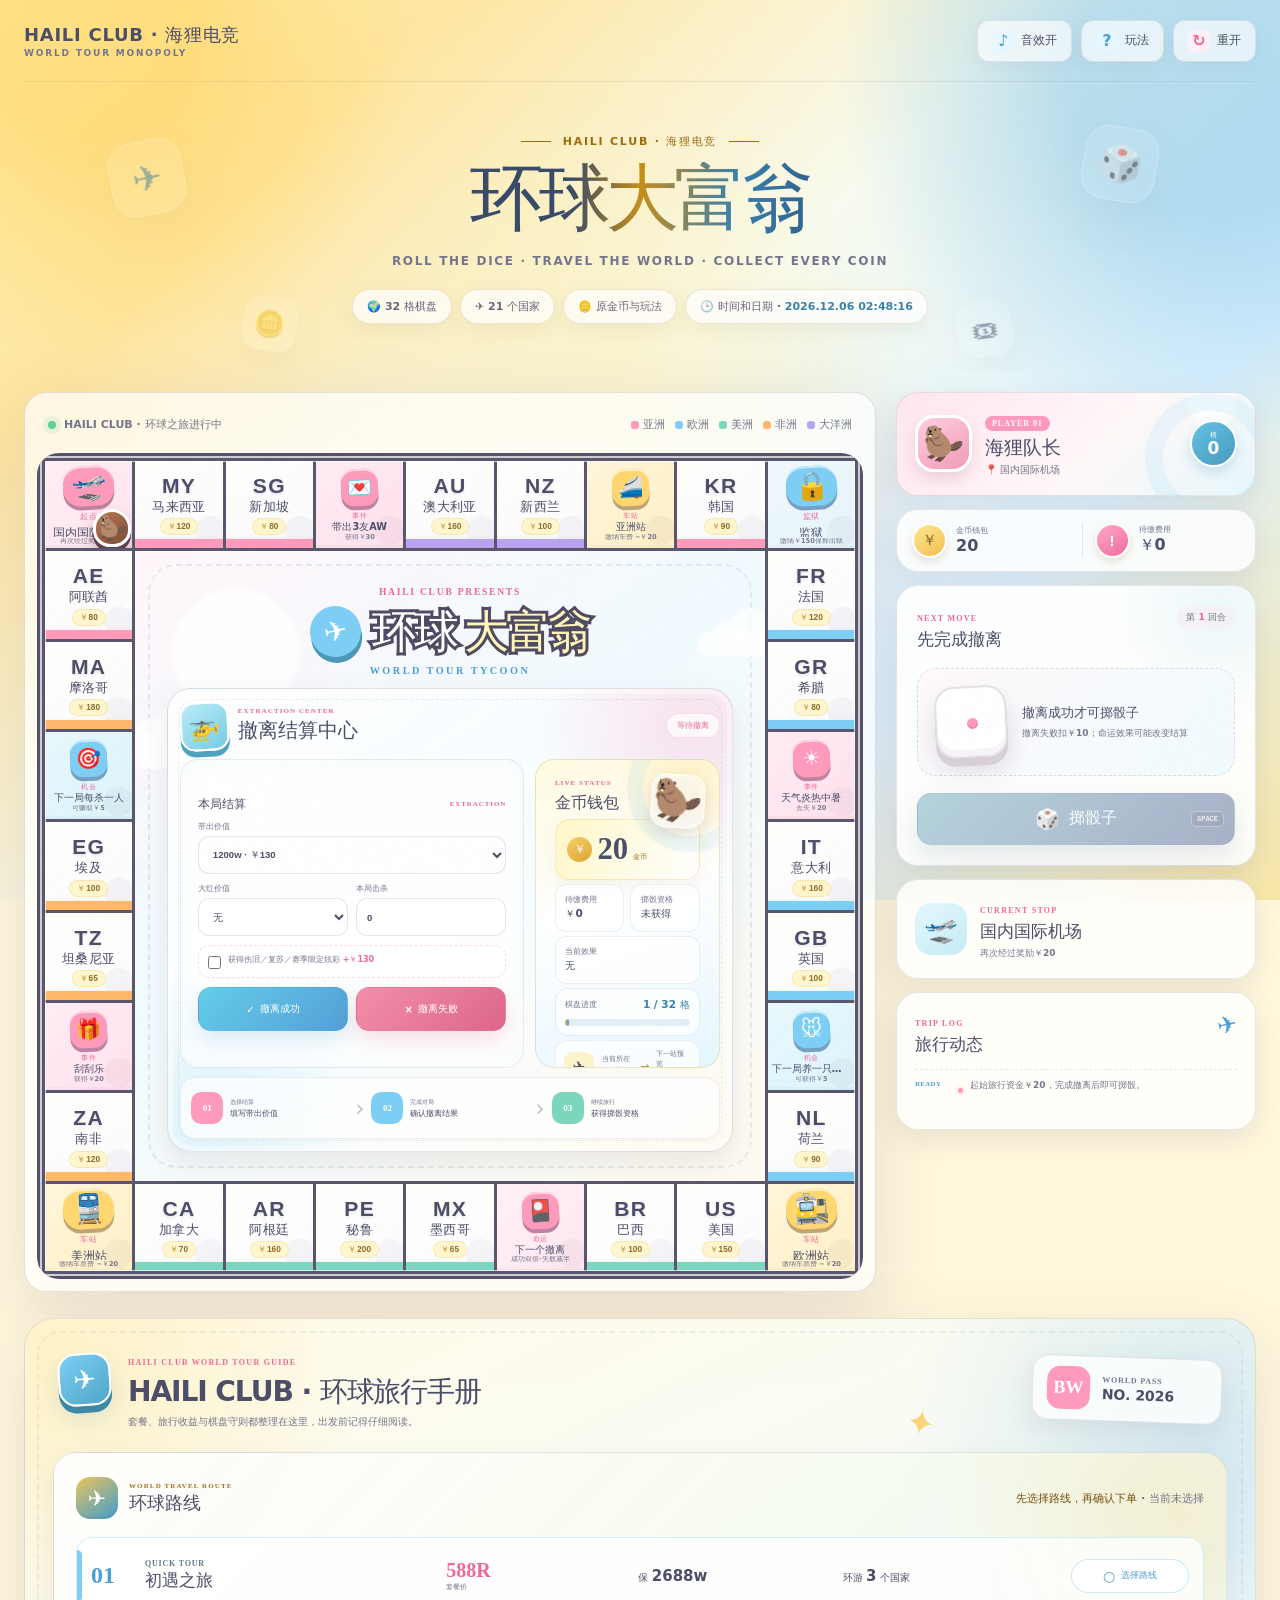
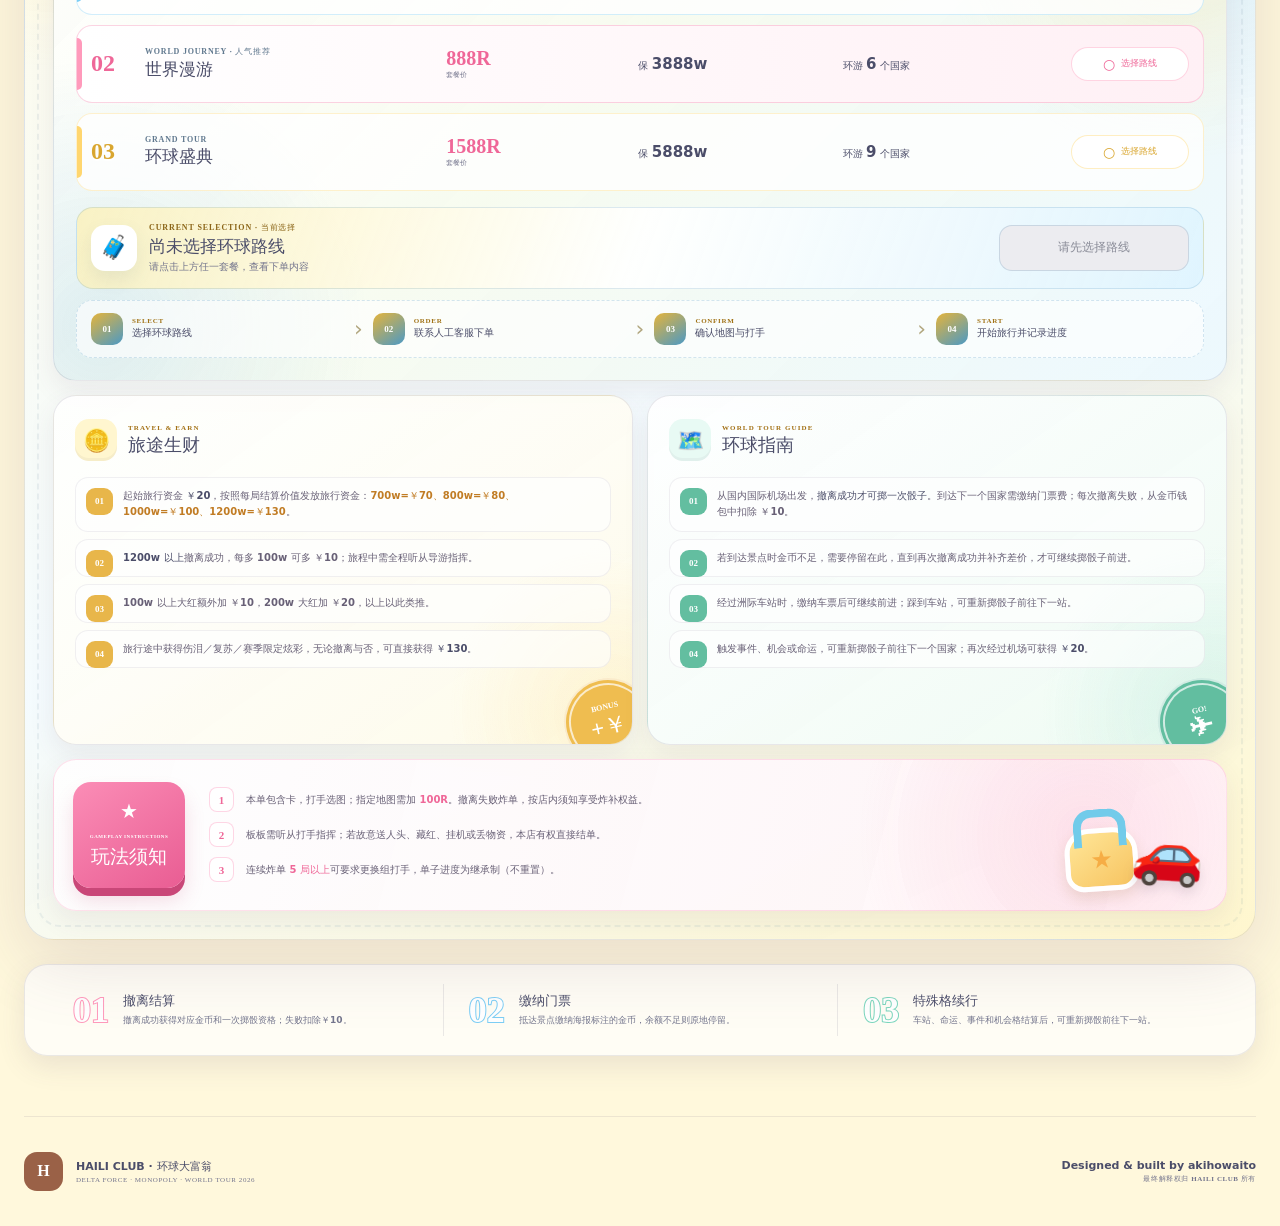
==== index.html @ 5fdbdfe0 "Deploy HAILI CLUB monopoly site" ====
<!doctype html>
<html lang="zh-CN">
  <head>
    <meta charset="UTF-8" />
    <meta name="viewport" content="width=device-width, initial-scale=1.0" />
    <meta name="theme-color" content="#fb8fb9" />
    <meta
      name="description"
      content="HAILI CLUB 环球大富翁网页，根据最新版设计制作的32格旅行棋盘与撤离玩法。"
    />
    <title>HAILI CLUB · 环球大富翁</title>
    <link rel="stylesheet" href="styles.css" />
  </head>
  <body>
    <div class="page-noise" aria-hidden="true"></div>
    <div class="sky-decor sky-decor--one" aria-hidden="true">✈</div>
    <div class="sky-decor sky-decor--two" aria-hidden="true">🎲</div>
    <div class="sky-decor sky-decor--three" aria-hidden="true">🪙</div>

    <header class="site-header">
      <a class="brand" href="#game" aria-label="返回环球大富翁棋盘">
        <span>
          <strong>HAILI CLUB · 海狸电竞</strong>
          <small>WORLD TOUR MONOPOLY</small>
        </span>
      </a>

      <nav class="header-actions" aria-label="页面功能">
        <button class="icon-button" id="soundButton" type="button" aria-pressed="true">
          <span aria-hidden="true">♪</span>
          <span class="button-label">音效开</span>
        </button>
        <button class="icon-button" id="rulesButton" type="button">
          <span aria-hidden="true">?</span>
          <span class="button-label">玩法</span>
        </button>
        <button class="icon-button icon-button--danger" id="resetButton" type="button">
          <span aria-hidden="true">↻</span>
          <span class="button-label">重开</span>
        </button>
      </nav>
    </header>

    <main>
      <section class="hero" aria-labelledby="pageTitle">
        <div class="hero-symbols" aria-hidden="true">
          <span>✈</span><span>🎲</span><span>🪙</span><span>🎟</span>
        </div>
        <div class="hero-eyebrow"><span></span> HAILI CLUB · 海狸电竞 <span></span></div>
        <h1 id="pageTitle">
          <span class="title-main">环球大富翁</span>
        </h1>
        <p>ROLL THE DICE · TRAVEL THE WORLD · COLLECT EVERY COIN</p>
        <div class="hero-pills" aria-label="游戏特点">
          <span>🌍 32 格棋盘</span>
          <span>✈️ 21 个国家</span>
          <span>🪙 原金币与玩法</span>
          <span class="live-datetime-pill">🕒 时间和日期 · <time id="liveDateTime">读取中</time></span>
        </div>
      </section>

      <section class="game-layout" id="game" aria-label="环球大富翁游戏区">
        <div class="board-shell">
          <div class="board-toolbar">
            <div>
              <span class="live-dot" aria-hidden="true"></span>
              <strong>HAILI CLUB · 环球之旅进行中</strong>
            </div>
            <div class="toolbar-legend">
              <span><i class="legend-dot legend-dot--asia"></i>亚洲</span>
              <span><i class="legend-dot legend-dot--europe"></i>欧洲</span>
              <span><i class="legend-dot legend-dot--america"></i>美洲</span>
              <span><i class="legend-dot legend-dot--africa"></i>非洲</span>
              <span><i class="legend-dot legend-dot--oceania"></i>大洋洲</span>
            </div>
          </div>

          <div class="board-scroll" aria-label="棋盘可横向滚动">
            <div class="board" id="board">
              <div class="board-center">
                <div class="center-cloud center-cloud--one" aria-hidden="true"></div>
                <div class="center-cloud center-cloud--two" aria-hidden="true"></div>

                <div class="center-brand">
                  <span class="center-brand__kicker">HAILI CLUB PRESENTS</span>
                  <div class="center-brand__line">
                    <span class="plane-doodle" aria-hidden="true">✈</span>
                    <div>
                      <strong>环球</strong>
                      <span>大富翁</span>
                    </div>
                  </div>
                  <p>WORLD TOUR TYCOON</p>
                </div>

                <div class="board-guide" aria-label="棋盘旅行计划与规则">
                  <section class="board-guide-plans">
                    <div class="board-guide-title"><span>🧳</span><strong>旅行计划</strong><small>TRAVEL PLANS</small></div>
                    <div class="board-plan-row"><b>初遇之旅</b><span>588R 保2688w</span><em>解锁3个国家</em></div>
                    <div class="board-plan-row"><b>世界漫游</b><span>888R 保3888w</span><em>解锁6个国家</em></div>
                    <div class="board-plan-row"><b>环球盛典</b><span>1588R 保5888w</span><em>解锁9个国家</em></div>
                    <div class="board-guide-beaver" aria-hidden="true">🦫</div>
                  </section>
                  <div class="board-guide-columns">
                    <section class="board-guide-copy board-guide-copy--profit">
                      <div class="board-guide-title"><span>🪙</span><strong>边玩边赚</strong><small>PLAY &amp; EARN</small></div>
                      <ul>
                        <li>起始旅行资金￥20；700w=￥70、800w=￥80、1000w=￥100、1200w=￥130。</li>
                        <li>1200w以上撤离成功，每多100w多￥10。</li>
                        <li>100w大红额外加￥10，200w大红加￥20，以此类推。</li>
                        <li>获得伤泪／复苏／赛季限定炫彩，直接获得￥130。</li>
                      </ul>
                    </section>
                    <section class="board-guide-copy board-guide-copy--rules">
                      <div class="board-guide-title"><span>🎲</span><strong>旅行规则</strong><small>TRAVEL RULES</small></div>
                      <ul>
                        <li>从机场出发，撤离成功才可掷一次骰子。</li>
                        <li>到达景点缴纳门票；撤离失败扣￥10。</li>
                        <li>金币不足须停留，补齐差价才可继续。</li>
                        <li>车站、命运、事件、机会格可重新掷骰；再过机场得￥20。</li>
                      </ul>
                    </section>
                  </div>
                </div>

                <section class="center-extraction-shell" aria-labelledby="centerExtractionTitle">
                  <div class="center-extraction-heading">
                    <div>
                      <span class="center-extraction-icon" aria-hidden="true">🚁</span>
                      <span><small>EXTRACTION CENTER</small><strong id="centerExtractionTitle">撤离结算中心</strong></span>
                    </div>
                    <span class="center-extraction-badge" id="centerStatusBadge">等待撤离</span>
                  </div>

                  <div class="center-extraction-body">
                    <div id="centerExtractionMount" class="center-extraction-mount" aria-label="撤离结算操作区"></div>
                    <aside class="center-live-panel" aria-label="实时结算状态">
                      <div class="center-beaver" aria-hidden="true">🦫</div>
                      <span class="center-live-kicker">LIVE STATUS</span>
                      <h3>金币钱包</h3>
                      <div class="center-coin-display"><span>￥</span><strong id="centerCoinValue">20</strong><small>金币</small></div>
                      <div class="center-live-stats">
                        <div><small>待缴费用</small><strong id="centerDebtValue">￥0</strong></div>
                        <div><small>掷骰资格</small><strong id="centerCreditValue">未获得</strong></div>
                      </div>
                      <div class="center-effect-row"><small>当前效果</small><strong id="centerEffectValue">无</strong></div>
                      <div class="center-journey-progress">
                        <div><small>棋盘进度</small><strong id="centerProgressValue">1 / 32 格</strong></div>
                        <span><i id="centerProgressBar"></i></span>
                      </div>
                      <div class="center-route-stack">
                        <div class="center-route-item">
                          <span aria-hidden="true">✈</span>
                          <div class="center-route-copy">
                            <p><small>当前所在</small><strong id="centerLocationValue">国内国际机场</strong></p>
                            <i aria-hidden="true">↓</i>
                            <p><small>下一站预览</small><strong id="centerNextValue">马来西亚 · ￥120</strong></p>
                          </div>
                        </div>
                      </div>
                      <div class="center-next-action">
                        <span aria-hidden="true">GO</span>
                        <p><small>下一步行动</small><strong id="centerActionValue">先完成撤离结算</strong></p>
                      </div>
                    </aside>
                  </div>

                  <div class="center-extraction-steps" aria-label="撤离流程">
                    <div><span>01</span><p><small>选择结算</small><strong>填写带出价值</strong></p></div>
                    <i aria-hidden="true">›</i>
                    <div><span>02</span><p><small>完成对局</small><strong>确认撤离结果</strong></p></div>
                    <i aria-hidden="true">›</i>
                    <div><span>03</span><p><small>继续旅行</small><strong>获得掷骰资格</strong></p></div>
                  </div>
                </section>

                <div class="world-map-card" aria-label="环球航线示意图">
                  <svg viewBox="0 0 640 265" role="img" aria-label="从亚洲飞往世界各洲的可爱航线地图">
                    <defs>
                      <filter id="softShadow" x="-20%" y="-20%" width="140%" height="140%">
                        <feDropShadow dx="0" dy="5" stdDeviation="5" flood-color="#6393ac" flood-opacity=".15" />
                      </filter>
                    </defs>
                    <g class="map-grid" opacity=".18">
                      <path d="M20 54H620M20 106H620M20 158H620M20 210H620" />
                      <path d="M120 20V245M220 20V245M320 20V245M420 20V245M520 20V245" />
                    </g>
                    <g filter="url(#softShadow)" class="continents">
                      <path class="land land--america" d="M68 50l34-22 45 12 11 24-21 22-2 30-25 23-8 41-22 16-13-36 12-31-20-32z" />
                      <path class="land land--america" d="M130 151l30 18 20 35-10 36-24 11-11-30-18-25z" />
                      <path class="land land--europe" d="M280 64l26-20 42 5 21 19-17 18-33-1-13 15-35-10z" />
                      <path class="land land--africa" d="M303 101l48-3 29 30-10 55-31 43-25-19-8-43-24-25z" />
                      <path class="land land--asia" d="M366 56l58-24 87 15 48 38-31 34-46-12-33 31-32-23-43-7-24-27z" />
                      <path class="land land--oceania" d="M496 174l43-20 39 26-14 35-51 4-29-24z" />
                    </g>
                    <g class="flight-paths">
                      <path d="M465 116C398 36 249 30 134 84" />
                      <path d="M467 119C410 123 376 152 347 178" />
                      <path d="M472 121C527 118 551 149 542 180" />
                    </g>
                    <g class="map-pins">
                      <circle cx="470" cy="119" r="10" />
                      <circle cx="134" cy="84" r="7" />
                      <circle cx="347" cy="178" r="7" />
                      <circle cx="542" cy="180" r="7" />
                    </g>
                    <text x="481" y="112">出发</text>
                    <text x="100" y="70">美洲</text>
                    <text x="330" y="205">非洲</text>
                    <text x="547" y="203">大洋洲</text>
                    <text x="289" y="49">欧洲</text>
                    <text x="494" y="67">亚洲</text>
                    <text class="plane-on-route" x="277" y="62">✈</text>
                  </svg>

                  <div class="mascot" aria-label="HAILI CLUB 吉祥物">
                    <svg viewBox="0 0 180 210" role="img" aria-label="戴着飞行帽的海狸队长">
                      <ellipse cx="89" cy="190" rx="67" ry="14" fill="#7d5870" opacity=".13" />
                      <ellipse cx="43" cy="90" rx="29" ry="37" fill="#8f5c42" />
                      <ellipse cx="137" cy="90" rx="29" ry="37" fill="#8f5c42" />
                      <circle cx="90" cy="94" r="68" fill="#b87955" />
                      <path d="M31 70Q45 15 91 16Q138 15 151 70Q124 50 90 51Q57 50 31 70" fill="#7fcfea" />
                      <path d="M53 51Q89 13 128 50L120 67Q89 48 59 68Z" fill="#a8e5f5" />
                      <rect x="76" y="17" width="29" height="15" rx="7" fill="#fff" />
                      <circle cx="90" cy="24" r="5" fill="#ff7faf" />
                      <ellipse cx="90" cy="120" rx="47" ry="39" fill="#e9bb91" />
                      <ellipse cx="67" cy="91" rx="8" ry="11" fill="#48343a" />
                      <ellipse cx="113" cy="91" rx="8" ry="11" fill="#48343a" />
                      <circle cx="64" cy="87" r="3" fill="#fff" />
                      <circle cx="110" cy="87" r="3" fill="#fff" />
                      <path d="M82 109Q90 101 98 109Q98 118 90 120Q82 118 82 109" fill="#49343a" />
                      <path d="M90 119Q77 129 70 121M90 119Q103 129 111 121" fill="none" stroke="#49343a" stroke-width="4" stroke-linecap="round" />
                      <rect x="72" y="127" width="17" height="24" rx="4" fill="#fffdf4" stroke="#cfaa81" stroke-width="2" />
                      <rect x="91" y="127" width="17" height="24" rx="4" fill="#fffdf4" stroke="#cfaa81" stroke-width="2" />
                      <path d="M45 146Q90 165 136 146L142 196H37Z" fill="#fb78a7" />
                      <path d="M65 157L90 175L115 157" fill="none" stroke="#fff" stroke-width="6" stroke-linecap="round" />
                      <circle cx="90" cy="178" r="8" fill="#ffe789" />
                      <path d="M136 165q32 7 24 28q-24 12-42-2" fill="#9c6447" stroke="#744735" stroke-width="4" />
                      <path d="M130 172l23 13M124 181l24 12" stroke="#c98961" stroke-width="3" />
                    </svg>
                  </div>
                </div>

                <div class="center-footer">
                  <div class="travel-card">
                    <span class="travel-card__icon" aria-hidden="true">🛫</span>
                    <span><small>当前航线</small><strong id="routeText">新加坡 → 悉尼</strong></span>
                  </div>
                  <div class="travel-card">
                    <span class="travel-card__icon" aria-hidden="true">🏁</span>
                    <span><small>本局目标</small><strong>集齐 5 洲 + 环球章</strong></span>
                  </div>
                  <div class="travel-card">
                    <span class="travel-card__icon" aria-hidden="true">🎟</span>
                    <span><small>旅行通行证</small><strong id="ownedCountCenter">0 / 24 地标</strong></span>
                  </div>
                </div>
              </div>
            </div>
          </div>
          <p class="swipe-hint">← 手机上可以左右滑动查看完整棋盘 →</p>
        </div>

        <aside class="control-panel" aria-label="玩家控制台">
          <section class="panel-card player-card">
            <div class="player-avatar" aria-hidden="true">🦫</div>
            <div class="player-info">
              <span class="status-pill">PLAYER 01</span>
              <h2>海狸队长</h2>
              <p id="playerLocation">📍 新加坡 · 环球起点</p>
            </div>
            <div class="level-badge"><span>格</span><strong id="levelValue">0</strong></div>
          </section>

          <section class="wallet-card" aria-label="玩家资产">
            <div>
              <span class="wallet-icon" aria-hidden="true">￥</span>
              <span><small>金币钱包</small><strong id="coinValue">20</strong></span>
            </div>
            <div>
              <span class="wallet-icon wallet-icon--pink" aria-hidden="true">!</span>
              <span><small>待缴费用</small><strong id="xpValue">0</strong></span>
            </div>
          </section>

          <section class="panel-card dice-card">
            <div class="card-heading">
              <div>
                <span class="section-kicker">NEXT MOVE</span>
                <h3>先完成撤离</h3>
              </div>
              <span class="turn-counter">第 <strong id="turnValue">1</strong> 回合</span>
            </div>

            <div class="dice-stage" aria-live="polite">
              <div class="dice" id="dice" data-face="1" aria-label="骰子点数 1">
                <span class="pip pip--1"></span>
                <span class="pip pip--2"></span>
                <span class="pip pip--3"></span>
                <span class="pip pip--4"></span>
                <span class="pip pip--5"></span>
                <span class="pip pip--6"></span>
                <span class="pip pip--7"></span>
              </div>
              <div class="dice-copy">
                <strong id="diceHeadline">撤离成功才可掷骰子</strong>
                <span id="diceSubline">起始资金￥20，撤离失败扣￥10</span>
              </div>
            </div>

            <div class="extraction-panel" aria-label="本局撤离结算">
              <div class="extraction-heading"><span>本局结算</span><small>EXTRACTION</small></div>
              <label class="extraction-field">
                <span>带出价值</span>
                <select id="extractionValue">
                  <option value="70">700w · ￥70</option>
                  <option value="80">800w · ￥80</option>
                  <option value="100">1000w · ￥100</option>
                  <option value="130" selected>1200w · ￥130</option>
                  <option value="140">1300w · ￥140</option>
                  <option value="150">1400w · ￥150</option>
                  <option value="160">1500w · ￥160</option>
                  <option value="170">1600w · ￥170</option>
                  <option value="180">1700w · ￥180</option>
                  <option value="190">1800w · ￥190</option>
                  <option value="200">1900w · ￥200</option>
                  <option value="210">2000w · ￥210</option>
                </select>
              </label>
              <div class="extraction-extras">
                <label><span>大红价值</span><select id="bigRedValue"><option value="0">无</option><option value="10">100w +10</option><option value="20">200w +20</option><option value="30">300w +30</option></select></label>
                <label><span>本局击杀</span><input id="killCount" type="number" min="0" max="30" value="0" inputmode="numeric" /></label>
              </div>
              <label class="special-loot"><input id="specialLoot" type="checkbox" /><span>获得伤泪／复苏／赛季限定炫彩 <strong>+￥130</strong></span></label>
              <div class="settlement-actions">
                <button id="successButton" type="button"><span>✓</span>撤离成功</button>
                <button id="failureButton" type="button"><span>×</span>撤离失败</button>
              </div>
            </div>

            <button class="primary-button" id="rollButton" type="button">
              <span class="primary-button__shine"></span>
              <span class="primary-button__icon" aria-hidden="true">🎲</span>
              <span>掷骰子</span>
              <kbd>SPACE</kbd>
            </button>

          </section>

          <section class="panel-card landing-card" id="landingCard">
            <div class="landing-icon" id="landingIcon" aria-hidden="true">🌏</div>
            <div>
              <span class="section-kicker">CURRENT STOP</span>
              <h3 id="landingTitle">环球起点</h3>
              <p id="landingText">你的世界旅行从这里开始。</p>
            </div>
          </section>

          <section class="panel-card settlement-card">
            <div class="card-heading">
              <div>
                <span class="section-kicker">GAME STATUS</span>
                <h3>本局状态</h3>
              </div>
              <span class="stamp-count" id="statusBadge">等待撤离</span>
            </div>
            <div class="settlement-status-grid">
              <div><small>掷骰资格</small><strong id="rollCreditStatus">未获得</strong></div>
              <div><small>待缴费用</small><strong id="debtStatus">￥0</strong></div>
              <div><small>特殊效果</small><strong id="effectStatus">无</strong></div>
            </div>
          </section>

          <section class="panel-card log-card">
            <div class="card-heading">
              <div>
                <span class="section-kicker">TRIP LOG</span>
                <h3>旅行动态</h3>
              </div>
              <span class="tiny-plane" aria-hidden="true">✈</span>
            </div>
            <ol class="trip-log" id="tripLog" aria-live="polite">
              <li><time>READY</time><span>起始旅行资金￥20，完成撤离后即可掷骰。</span></li>
            </ol>
          </section>
        </aside>
      </section>

      <section class="poster-details" id="travelPlans" aria-labelledby="travelPlansTitle">
        <div class="poster-section-heading">
          <div>
            <span class="poster-heading-icon" aria-hidden="true">✈</span>
            <span class="section-kicker">HAILI CLUB WORLD TOUR GUIDE</span>
            <h2 id="travelPlansTitle">HAILI CLUB · 环球旅行手册</h2>
            <p>套餐、旅行收益与棋盘守则都整理在这里，出发前记得仔细阅读。</p>
          </div>
          <div class="poster-ticket" aria-label="环球旅行通行证">
            <span>BW</span>
            <div><small>WORLD PASS</small><strong>NO. 2026</strong></div>
          </div>
        </div>

        <div class="plans-card poster-card">
          <div class="poster-card-title">
            <span class="poster-card-icon poster-card-icon--pink" aria-hidden="true">✈</span>
            <div><span>WORLD TRAVEL ROUTE</span><h3>环球路线</h3></div>
            <p id="planHeaderStatus"><strong>先选择路线，再确认下单</strong> · 当前未选择</p>
          </div>

          <div class="plan-list" id="planList">
            <button class="plan-row" type="button" data-plan="初遇之旅" data-price="588R" data-guarantee="2688w" data-countries="3">
              <span class="plan-index">01</span>
              <span class="plan-name"><small>QUICK TOUR</small><strong>初遇之旅</strong></span>
              <span class="plan-price"><strong>588R</strong><small>套餐价</small></span>
              <span class="plan-guarantee">保 <strong>2688w</strong></span>
              <span class="plan-spots">环游 <strong>3</strong> 个国家</span>
              <span class="plan-tag"><i aria-hidden="true">○</i><b>选择路线</b></span>
            </button>
            <button class="plan-row plan-row--featured" type="button" data-plan="世界漫游" data-price="888R" data-guarantee="3888w" data-countries="6">
              <span class="plan-index">02</span>
              <span class="plan-name"><small>WORLD JOURNEY · 人气推荐</small><strong>世界漫游</strong></span>
              <span class="plan-price"><strong>888R</strong><small>套餐价</small></span>
              <span class="plan-guarantee">保 <strong>3888w</strong></span>
              <span class="plan-spots">环游 <strong>6</strong> 个国家</span>
              <span class="plan-tag"><i aria-hidden="true">○</i><b>选择路线</b></span>
            </button>
            <button class="plan-row" type="button" data-plan="环球盛典" data-price="1588R" data-guarantee="5888w" data-countries="9">
              <span class="plan-index">03</span>
              <span class="plan-name"><small>GRAND TOUR</small><strong>环球盛典</strong></span>
              <span class="plan-price"><strong>1588R</strong><small>套餐价</small></span>
              <span class="plan-guarantee">保 <strong>5888w</strong></span>
              <span class="plan-spots">环游 <strong>9</strong> 个国家</span>
              <span class="plan-tag"><i aria-hidden="true">○</i><b>选择路线</b></span>
            </button>
          </div>

          <div class="route-order-panel" id="routeOrderPanel" aria-live="polite">
            <div class="route-selection-summary">
              <span class="route-selection-icon" aria-hidden="true">🧳</span>
              <p><small>CURRENT SELECTION · 当前选择</small><strong id="selectedPlanTitle">尚未选择环球路线</strong><em id="selectedPlanSummary">请点击上方任一套餐，查看下单内容</em></p>
            </div>
            <button class="route-confirm-button" id="confirmPlanButton" type="button" disabled>请先选择路线</button>
          </div>

          <div class="route-order-flow" aria-label="客户下单流程">
            <div><span>01</span><p><small>SELECT</small><strong>选择环球路线</strong></p></div>
            <i aria-hidden="true">›</i>
            <div><span>02</span><p><small>ORDER</small><strong>联系人工客服下单</strong></p></div>
            <i aria-hidden="true">›</i>
            <div><span>03</span><p><small>CONFIRM</small><strong>确认地图与打手</strong></p></div>
            <i aria-hidden="true">›</i>
            <div><span>04</span><p><small>START</small><strong>开始旅行并记录进度</strong></p></div>
          </div>
        </div>

        <div class="poster-rules-grid">
          <article class="poster-card guide-card guide-card--profit">
            <div class="poster-card-title">
              <span class="poster-card-icon poster-card-icon--gold" aria-hidden="true">🪙</span>
              <div><span>TRAVEL &amp; EARN</span><h3>旅途生财</h3></div>
            </div>
            <ul class="poster-rule-list">
              <li><span>01</span><p>起始旅行资金 <strong>￥20</strong>，按照每局结算价值发放旅行资金：<em>700w=￥70、800w=￥80、1000w=￥100、1200w=￥130</em>。</p></li>
              <li><span>02</span><p><strong>1200w 以上</strong>撤离成功，每多 100w 可多 ￥10；旅程中需全程听从导游指挥。</p></li>
              <li><span>03</span><p>100w 以上大红额外加 ￥10，200w 大红加 ￥20，以上以此类推。</p></li>
              <li><span>04</span><p>旅行途中获得伤泪／复苏／赛季限定炫彩，无论撤离与否，可直接获得 <strong>￥130</strong>。</p></li>
            </ul>
            <div class="guide-sticker guide-sticker--gold" aria-hidden="true">BONUS<br><strong>+￥</strong></div>
          </article>

          <article class="poster-card guide-card guide-card--rules">
            <div class="poster-card-title">
              <span class="poster-card-icon poster-card-icon--mint" aria-hidden="true">🗺️</span>
              <div><span>WORLD TOUR GUIDE</span><h3>环球指南</h3></div>
            </div>
            <ul class="poster-rule-list">
              <li><span>01</span><p>从国内国际机场出发，<strong>撤离成功才可掷一次骰子</strong>。到达下一个国家需缴纳门票费；每次撤离失败，从金币钱包中扣除 ￥10。</p></li>
              <li><span>02</span><p>若到达景点时金币不足，需要停留在此，直到再次撤离成功并补齐差价，才可继续掷骰子前进。</p></li>
              <li><span>03</span><p>经过洲际车站时，缴纳车票后可继续前进；踩到车站，可重新掷骰子前往下一站。</p></li>
              <li><span>04</span><p>触发事件、机会或命运，可重新掷骰子前往下一个国家；再次经过机场可获得 <strong>￥20</strong>。</p></li>
            </ul>
            <div class="guide-sticker guide-sticker--map" aria-hidden="true">GO!<br><strong>✈</strong></div>
          </article>
        </div>

        <article class="order-notice poster-card">
          <div class="notice-ribbon">
            <span aria-hidden="true">★</span>
            <div><small>GAMEPLAY INSTRUCTIONS</small><h3>玩法须知</h3></div>
          </div>
          <ol>
            <li><span>1</span><p>本单包含卡，打手选图；指定地图需加 <strong>100R</strong>。撤离失败炸单，按店内须知享受炸补权益。</p></li>
            <li><span>2</span><p>板板需听从打手指挥；若故意送人头、藏红、挂机或丢物资，本店有权直接结单。</p></li>
            <li><span>3</span><p>连续炸单 <strong>5 局以上</strong>可要求更换组打手，单子进度为继承制（不重置）。</p></li>
          </ol>
          <div class="notice-illustration" aria-hidden="true">
            <span class="notice-bag">★</span>
            <span class="notice-car">🚗</span>
          </div>
        </article>
      </section>

      <section class="info-strip" aria-label="游戏玩法简介">
        <article>
          <span class="info-number">01</span>
          <div><h3>撤离结算</h3><p>撤离成功获得对应金币和一次掷骰资格；失败扣除￥10。</p></div>
        </article>
        <article>
          <span class="info-number">02</span>
          <div><h3>缴纳门票</h3><p>抵达景点缴纳海报标注的金币，余额不足则原地停留。</p></div>
        </article>
        <article>
          <span class="info-number">03</span>
          <div><h3>特殊格续行</h3><p>车站、命运、事件和机会格结算后，可重新掷骰前往下一站。</p></div>
        </article>
      </section>
    </main>

    <footer>
      <div class="footer-logo">H</div>
      <p><strong>HAILI CLUB · 环球大富翁</strong><span>DELTA FORCE · MONOPOLY · WORLD TOUR 2026</span></p>
      <p class="footer-note"><strong>Designed &amp; built by akihowaito</strong><span>最终解释权归 HAILI CLUB 所有</span></p>
    </footer>

    <dialog class="rules-dialog" id="rulesDialog">
      <button class="dialog-close" id="closeRulesButton" type="button" aria-label="关闭玩法说明">×</button>
      <span class="dialog-kicker">HOW TO PLAY</span>
      <h2>HAILI CLUB 环球指南</h2>
      <div class="rules-list">
        <div><span>🪙</span><p><strong>金币钱包</strong>每局从￥20开始；根据带出价值发放￥70至￥160，特殊物品和大红另算。</p></div>
        <div><span>🎲</span><p><strong>撤离与骰子</strong>从机场出发，撤离成功才可掷一次骰子；撤离失败从金币钱包扣除￥10。</p></div>
        <div><span>🎟️</span><p><strong>景点门票</strong>抵达景点需缴纳对应门票，金币不足时停留原地，补齐差价才能继续。</p></div>
        <div><span>🚉</span><p><strong>重新掷骰</strong>踩到车站、命运、事件或机会格，完成结算后可以重新掷骰前进。</p></div>
        <div><span>🛫</span><p><strong>机场奖励</strong>再次经过国内国际机场可获得￥20；监狱需要缴纳￥150保释出狱。</p></div>
      </div>
      <button class="primary-button" id="startPlayingButton" type="button"><span>知道了，出发！</span></button>
    </dialog>

    <dialog class="result-dialog" id="resultDialog">
      <div class="result-burst" aria-hidden="true">✦</div>
      <div class="result-icon" id="resultIcon">💌</div>
      <span class="dialog-kicker" id="resultKicker">TRAVEL EVENT</span>
      <h2 id="resultTitle">遇到旅行事件</h2>
      <p id="resultText">海狸队长的环球故事还在继续。</p>
      <strong class="result-amount" id="resultAmount">+￥50</strong>
      <button class="primary-button" id="closeResultButton" type="button"><span>继续旅行</span></button>
    </dialog>

    <div class="toast" id="toast" role="status" aria-live="polite"></div>

    <script src="game.js"></script>
  </body>
</html>
---- styles.css ----
:root {
  --ink: #4b4d69;
  --ink-soft: #74758d;
  --paper: #fffefa;
  --pink: #ff9abb;
  --pink-dark: #ef6798;
  --pink-soft: #fff0f5;
  --blue: #7dcef5;
  --blue-dark: #4c9fd2;
  --blue-soft: #e7f7ff;
  --mint: #7bd6bd;
  --mint-soft: #e8faf4;
  --yellow: #ffd66f;
  --yellow-soft: #fff6cf;
  --purple: #b8a4ef;
  --orange: #ffb76a;
  --red: #ef7281;
  --shadow: 0 22px 70px rgba(110, 78, 118, 0.16);
  --small-shadow: 0 10px 28px rgba(88, 71, 103, 0.12);
  --border: rgba(80, 69, 105, 0.16);
  font-family: "Microsoft YaHei UI", "PingFang SC", "Noto Sans CJK SC", system-ui, sans-serif;
  color: var(--ink);
  background: #fff8dc;
  font-synthesis: none;
  text-rendering: optimizeLegibility;
}

* {
  box-sizing: border-box;
}

html {
  scroll-behavior: smooth;
}

body {
  margin: 0;
  min-width: 320px;
  min-height: 100vh;
  overflow-x: hidden;
  background:
    radial-gradient(circle at 7% 4%, rgba(255, 208, 82, .52) 0 7%, transparent 22%),
    radial-gradient(circle at 94% 9%, rgba(74, 169, 225, .34) 0 9%, transparent 25%),
    radial-gradient(circle at 50% 46%, rgba(255, 232, 146, .34), transparent 35%),
    linear-gradient(135deg, #fff4bd 0%, #ffe6a0 20%, #f8fbef 48%, #dff3ff 73%, #f9e7a8 100%);
  background-attachment: fixed;
}

body::before {
  content: "";
  position: fixed;
  inset: 0;
  z-index: -2;
  opacity: 0.3;
  pointer-events: none;
  background-image:
    linear-gradient(rgba(57, 113, 151, 0.1) 1px, transparent 1px),
    linear-gradient(90deg, rgba(57, 113, 151, 0.1) 1px, transparent 1px);
  background-size: 30px 30px;
  mask-image: linear-gradient(to bottom, #000, transparent 78%);
}

button,
a {
  -webkit-tap-highlight-color: transparent;
}

button {
  font: inherit;
}

[hidden] {
  display: none !important;
}

button:focus-visible,
a:focus-visible {
  outline: 4px solid rgba(72, 159, 196, 0.26);
  outline-offset: 3px;
}

.page-noise {
  position: fixed;
  inset: 0;
  z-index: 20;
  opacity: 0.035;
  pointer-events: none;
  background-image: url("data:image/svg+xml,%3Csvg xmlns='http://www.w3.org/2000/svg' width='100' height='100' viewBox='0 0 100 100'%3E%3Cfilter id='n'%3E%3CfeTurbulence type='fractalNoise' baseFrequency='.75' numOctaves='3' stitchTiles='stitch'/%3E%3C/filter%3E%3Crect width='100%25' height='100%25' filter='url(%23n)' opacity='.55'/%3E%3C/svg%3E");
}

.sky-decor {
  position: fixed;
  z-index: -1;
  opacity: .22;
  pointer-events: none;
  filter: blur(0.2px);
}

.sky-decor--one {
  top: 145px;
  left: 4%;
  color: #246f9d;
  font-size: 72px;
  animation: float 4s ease-in-out infinite;
}

.sky-decor--two {
  top: 390px;
  right: 2%;
  color: #c58b15;
  font-size: 92px;
  animation: float 6s ease-in-out infinite reverse;
}

.sky-decor--three {
  top: 760px;
  left: 2%;
  color: #d59b1f;
  font-size: 48px;
  animation: spinSoft 9s linear infinite;
}

@keyframes float {
  0%, 100% { transform: translateY(0) rotate(-4deg); }
  50% { transform: translateY(-13px) rotate(4deg); }
}

@keyframes spinSoft {
  to { transform: rotate(1turn); }
}

.site-header {
  width: min(1520px, calc(100% - 48px));
  min-height: 82px;
  margin: 0 auto;
  display: flex;
  align-items: center;
  justify-content: space-between;
  border-bottom: 1px solid rgba(84, 74, 105, 0.1);
}

.brand {
  color: inherit;
  display: inline-flex;
  align-items: center;
  text-decoration: none;
}

.brand > span:last-child {
  display: grid;
  gap: 1px;
}

.brand strong {
  letter-spacing: 0.04em;
  font-size: 18px;
}

.brand small {
  color: var(--ink-soft);
  font-size: 9px;
  font-weight: 800;
  letter-spacing: 0.2em;
}

.brand-mark {
  display: none;
  position: relative;
  width: 52px;
  height: 52px;
  place-items: center;
  border: 2px solid rgba(97, 64, 81, 0.2);
  border-radius: 17px 17px 20px 20px;
  color: white;
  font-family: Georgia, serif;
  font-size: 24px;
  font-weight: 900;
  background: linear-gradient(145deg, #7fd5f5 0 43%, #ffb5ca 43% 70%, #ffd76d 70%);
  box-shadow: inset 0 3px rgba(255,255,255,.45), 0 8px 16px rgba(84,123,158,.18);
}

.brand-mark__ear {
  position: absolute;
  z-index: -1;
  top: -6px;
  width: 22px;
  height: 22px;
  border-radius: 50%;
  background: #91d9f5;
  border: 2px solid rgba(97, 64, 81, 0.2);
}

.brand-mark__ear--left { left: 1px; }
.brand-mark__ear--right { right: 1px; }

.brand-mark__face {
  transform: translateY(1px);
  text-shadow: 0 2px rgba(81,50,46,.18);
}

.header-actions {
  display: flex;
  gap: 9px;
}

.icon-button {
  min-height: 42px;
  padding: 0 14px;
  display: inline-flex;
  align-items: center;
  gap: 7px;
  color: var(--ink);
  background: rgba(255, 255, 255, 0.66);
  border: 1px solid rgba(79,85,113,.12);
  border-radius: 12px;
  box-shadow: 0 6px 18px rgba(68,80,113,.06);
  cursor: pointer;
  backdrop-filter: blur(14px);
  transition: transform .2s ease, border-color .2s ease, background .2s ease, box-shadow .2s ease;
}

.icon-button:hover {
  transform: translateY(-1px);
  border-color: rgba(125,206,245,.5);
  background: #fff;
  box-shadow: 0 10px 24px rgba(68,80,113,.11);
}

.icon-button:active { transform: translateY(0) scale(.98); }

.icon-button > span:first-child {
  width: 22px;
  height: 22px;
  display: grid;
  place-items: center;
  border-radius: 7px;
  color: var(--blue-dark);
  font-weight: 900;
  background: var(--blue-soft);
}

.icon-button--danger > span:first-child { color: var(--pink-dark); background: var(--pink-soft); }
.button-label { font-size: 12px; font-weight: 800; }

main {
  width: min(1520px, calc(100% - 48px));
  margin: 0 auto;
}

.hero {
  position: relative;
  width: 100%;
  min-height: 235px;
  margin: 8px 0 20px;
  padding: 44px 40px 48px;
  display: grid;
  align-content: center;
  justify-items: center;
  overflow: hidden;
  border: 0;
  border-radius: 0;
  text-align: center;
  background: transparent;
  box-shadow: none;
}

.hero > * {
  position: relative;
  z-index: 1;
  opacity: 1;
  pointer-events: auto;
}

.hero::before,
.hero::after {
  content: "";
  position: absolute;
  top: 66px;
  width: 170px;
  height: 64px;
  opacity: .72;
  background: url("data:image/svg+xml,%3Csvg xmlns='http://www.w3.org/2000/svg' viewBox='0 0 180 70'%3E%3Cpath d='M7 53c20-5 35-18 50-36M52 18l2 14M51 18l-14 1M172 53c-20-5-35-18-50-36M127 18l-2 14M128 18l14 1' fill='none' stroke='%2372cbe8' stroke-width='3' stroke-linecap='round' stroke-dasharray='4 8'/%3E%3C/svg%3E") center / contain no-repeat;
}

.hero::before,
.hero::after {
  display: none;
}

.hero::before { left: 4%; }
.hero::after { right: 4%; transform: scaleX(-1); }

.hero-eyebrow {
  display: flex;
  justify-content: center;
  align-items: center;
  gap: 12px;
  color: #9d6c0f;
  font-size: 11px;
  font-weight: 900;
  letter-spacing: .16em;
}

.hero-eyebrow span {
  width: 30px;
  height: 1px;
  background: currentColor;
}

.hero h1 {
  margin: 13px auto 4px;
  display: flex;
  align-items: flex-end;
  justify-content: center;
  gap: 14px;
  line-height: 1;
}

.title-small {
  margin-bottom: 9px;
  writing-mode: vertical-rl;
  color: var(--blue-dark);
  font-family: Georgia, serif;
  font-size: 13px;
  letter-spacing: .08em;
}

.title-main {
  color: var(--ink);
  font-size: clamp(48px, 5.7vw, 78px);
  font-weight: 1000;
  letter-spacing: -.07em;
  background: linear-gradient(92deg, #384a68 0 30%, #c58d19 50%, #397fae 78%, #2f628b 100%);
  -webkit-background-clip: text;
  background-clip: text;
  -webkit-text-fill-color: transparent;
}

.title-main::first-letter { color: inherit; }

.hero > p {
  margin: 15px 0 21px;
  color: var(--ink-soft);
  font-size: 12px;
  font-weight: 800;
  letter-spacing: .14em;
}

.hero-pills {
  display: flex;
  justify-content: center;
  flex-wrap: wrap;
  gap: 8px;
}

.hero-pills span {
  padding: 9px 14px;
  border: 1px solid rgba(161,116,25,.17);
  border-radius: 999px;
  color: #6c637d;
  background: rgba(255,255,255,.72);
  box-shadow: 0 7px 20px rgba(113,88,38,.07);
  backdrop-filter: blur(10px);
  font-size: 11px;
  font-weight: 800;
}

.live-datetime-pill time {
  color: #397fae;
  font-variant-numeric: tabular-nums;
  font-weight: 1000;
}

.hero-symbols {
  position: absolute;
  inset: 0;
  z-index: 0;
  pointer-events: none;
}

.hero-symbols span {
  position: absolute;
  display: grid;
  place-items: center;
  width: 74px;
  height: 74px;
  border: 1px solid rgba(255,255,255,.55);
  border-radius: 24px;
  background: rgba(255,255,255,.2);
  box-shadow: 0 18px 45px rgba(91,77,42,.08);
  font-size: 36px;
  opacity: .5;
  backdrop-filter: blur(8px);
}

.hero-symbols span:nth-child(1) { left: 7%; top: 18%; color: #357fae; transform: rotate(-12deg); animation: heroFloat 5s ease-in-out infinite; }
.hero-symbols span:nth-child(2) { right: 8%; top: 13%; transform: rotate(10deg); animation: heroFloat 6s ease-in-out infinite reverse; }
.hero-symbols span:nth-child(3) { left: 17%; bottom: 4%; transform: rotate(7deg) scale(.72); animation: heroFloat 5.6s ease-in-out infinite .4s; }
.hero-symbols span:nth-child(4) { right: 19%; bottom: 2%; transform: rotate(-8deg) scale(.74); animation: heroFloat 6.4s ease-in-out infinite reverse; }

@keyframes heroFloat {
  0%, 100% { translate: 0 0; }
  50% { translate: 0 -9px; }
}

.game-layout {
  display: grid;
  grid-template-columns: minmax(0, 1fr) 360px;
  gap: 20px;
  align-items: start;
}

.board-shell {
  min-width: 0;
  padding: 12px;
  border: 1px solid rgba(84,74,105,.16);
  border-radius: 22px;
  background: rgba(255,255,255,.68);
  box-shadow: var(--shadow);
  backdrop-filter: blur(18px);
}

.board-toolbar {
  min-height: 48px;
  padding: 0 11px 8px;
  display: flex;
  align-items: center;
  justify-content: space-between;
  gap: 15px;
  color: var(--ink-soft);
  font-size: 11px;
}

.board-toolbar > div:first-child {
  display: flex;
  align-items: center;
  gap: 8px;
}

.live-dot {
  width: 8px;
  height: 8px;
  border-radius: 50%;
  background: #61cf9a;
  box-shadow: 0 0 0 5px rgba(97,207,154,.14);
  animation: pulseDot 1.8s ease-out infinite;
}

@keyframes pulseDot {
  50% { box-shadow: 0 0 0 8px rgba(97,207,154,0); }
}

.toolbar-legend {
  display: flex;
  flex-wrap: wrap;
  justify-content: flex-end;
  gap: 10px;
}

.toolbar-legend span {
  display: inline-flex;
  align-items: center;
  gap: 4px;
  font-weight: 700;
}

.legend-dot {
  width: 8px;
  height: 8px;
  border-radius: 3px;
}

.legend-dot--asia { background: var(--pink); }
.legend-dot--europe { background: var(--blue); }
.legend-dot--america { background: var(--mint); }
.legend-dot--africa { background: var(--orange); }
.legend-dot--oceania { background: var(--purple); }

.board-scroll {
  width: 100%;
  overflow: auto;
  border-radius: 22px;
  scrollbar-width: thin;
  scrollbar-color: rgba(251,121,169,.55) transparent;
}

.board {
  position: relative;
  isolation: isolate;
  width: 100%;
  min-width: 820px;
  aspect-ratio: 1;
  padding: 5px;
  display: grid;
  grid-template-columns: repeat(9, minmax(0, 1fr));
  grid-template-rows: repeat(9, minmax(0, 1fr));
  gap: 3px;
  overflow: hidden;
  border: 3px solid #55516a;
  border-radius: 9px;
  background: #5a566d;
  box-shadow: inset 0 0 0 2px rgba(255,255,255,.7);
}

.board::before {
  content: "";
  position: absolute;
  z-index: 7;
  inset: 0;
  pointer-events: none;
  opacity: 0;
  background: radial-gradient(circle 150px at var(--pointer-x, 50%) var(--pointer-y, 50%), rgba(255,255,255,.34), rgba(125,206,245,.12) 32%, transparent 70%);
  transition: opacity .25s ease;
}

.board.has-pointer::before { opacity: 1; }

.board::after {
  content: "";
  position: absolute;
  z-index: 8;
  inset: 5px;
  border-radius: 15px;
  pointer-events: none;
  box-shadow: inset 0 0 0 1px rgba(255,255,255,.68);
}

.tile {
  position: relative;
  z-index: 2;
  min-width: 0;
  min-height: 0;
  padding: 5px 4px 4px;
  display: flex;
  flex-direction: column;
  align-items: center;
  justify-content: center;
  gap: 1px;
  overflow: hidden;
  text-align: center;
  background: linear-gradient(155deg, #fffefa, #fbfbff);
  box-shadow: inset 0 -3px rgba(69,62,87,.04);
  cursor: pointer;
  outline: none;
  transform-origin: center;
  transition: transform .18s ease, box-shadow .18s ease, filter .18s ease;
}

.tile:hover,
.tile:focus-visible,
.tile.is-preview {
  z-index: 16;
  transform: translateY(-3px) scale(1.035);
  filter: saturate(1.08);
  box-shadow: 0 13px 26px rgba(57,63,92,.22), inset 0 0 0 2px rgba(255,255,255,.82);
}

.tile:focus-visible { box-shadow: 0 0 0 3px rgba(125,206,245,.72), 0 13px 26px rgba(57,63,92,.2); }
.tile.is-preview { animation: tilePreview .72s ease both; }

@keyframes tilePreview {
  0%, 100% { transform: translateY(-3px) scale(1.035); }
  50% { transform: translateY(-7px) scale(1.06); }
}

.tile::before {
  content: "";
  position: absolute;
  inset: 0;
  z-index: -2;
  opacity: .9;
  background:
    linear-gradient(135deg, rgba(255,255,255,.4), transparent),
    radial-gradient(circle at 85% 80%, rgba(70,61,86,.055) 0 14%, transparent 15%);
}

.tile--city::after {
  content: "";
  position: absolute;
  top: auto;
  bottom: 0;
  left: 0;
  right: 0;
  height: 9px;
  background: var(--tile-color, var(--pink));
  box-shadow: 0 2px 7px color-mix(in srgb, var(--tile-color, var(--pink)) 30%, transparent);
}

.tile--city.tile--owned {
  background: #fff9ce;
}

.tile--city.tile--owned::before {
  background:
    linear-gradient(135deg, rgba(255,255,255,.5), transparent),
    repeating-linear-gradient(-45deg, transparent 0 7px, rgba(251,121,169,.07) 7px 9px);
}

.tile--asia { --tile-color: var(--pink); }
.tile--europe { --tile-color: var(--blue); }
.tile--america { --tile-color: var(--mint); }
.tile--africa { --tile-color: var(--orange); }
.tile--oceania { --tile-color: var(--purple); }

.tile-flag {
  color: var(--ink);
  font-family: ui-rounded, "Microsoft YaHei UI", sans-serif;
  font-size: clamp(15px, 1.65vw, 25px);
  font-weight: 1000;
  letter-spacing: .06em;
  line-height: 1;
  filter: drop-shadow(0 2px 1px rgba(60,50,80,.1));
}

.tile-country {
  max-width: 100%;
  overflow: hidden;
  color: var(--ink-soft);
  font-size: clamp(6px, .62vw, 9px);
  font-weight: 800;
  letter-spacing: .05em;
  text-overflow: ellipsis;
  white-space: nowrap;
}

.tile-name {
  max-width: 100%;
  overflow: hidden;
  color: var(--ink);
  font-size: clamp(7px, .78vw, 11px);
  font-weight: 1000;
  line-height: 1.12;
  text-overflow: ellipsis;
  white-space: nowrap;
}

.tile-name--country {
  margin: 3px 0 1px;
  font-size: clamp(9px, 1vw, 14px);
  letter-spacing: .03em;
}

.tile-price {
  margin-top: 2px;
  padding: 2px 7px;
  border: 1px solid rgba(229,180,55,.22);
  border-radius: 999px;
  color: #8b6d28;
  background: var(--yellow-soft);
  font-family: ui-rounded, "Microsoft YaHei UI", sans-serif;
  font-size: clamp(6px, .65vw, 9px);
  font-weight: 900;
}

.tile-price::before {
  content: "￥";
  color: #bd8a1f;
  display: inline-block;
  margin-right: 1px;
}

.owned-pin {
  position: absolute;
  top: 7px;
  right: 3px;
  width: 12px;
  height: 12px;
  display: grid;
  place-items: center;
  border: 1px solid rgba(255,255,255,.8);
  border-radius: 50%;
  color: white;
  background: #f0b832;
  box-shadow: 0 2px 5px rgba(85,64,30,.2);
  font-size: 7px;
  font-weight: 1000;
}

.tile--special {
  color: var(--ink);
  background: var(--special-bg, #fff);
}

.tile--event { --special-bg: #ffe1ed; }
.tile--chance { --special-bg: #dbf4fb; }
.tile--airport { --special-bg: #e3f7f0; }
.tile--station { --special-bg: #fff0c6; }
.tile--start { --special-bg: #ffe5ef; }
.tile--prison { --special-bg: #e7f5fb; }
.tile--destiny { --special-bg: #ffe7ef; }

.special-icon {
  width: clamp(24px, 2.9vw, 40px);
  height: clamp(24px, 2.9vw, 40px);
  display: grid;
  place-items: center;
  border-radius: 13px;
  color: #fff;
  background: var(--special-color, var(--pink));
  box-shadow: 0 4px 0 color-mix(in srgb, var(--special-color, var(--pink)) 55%, #6e6783), inset 0 2px rgba(255,255,255,.6);
  font-size: clamp(13px, 1.6vw, 22px);
  line-height: 1;
  transform: rotate(-3deg);
}

.tile--event .special-icon { --special-color: var(--pink); }
.tile--chance .special-icon { --special-color: var(--blue); }
.tile--airport .special-icon { --special-color: var(--mint); }
.tile--station .special-icon { --special-color: var(--yellow); color: #775d25; }
.tile--start .special-icon { --special-color: var(--pink); }
.tile--prison .special-icon { --special-color: var(--blue); }
.tile--destiny .special-icon { --special-color: var(--pink); }

.special-kicker {
  margin-top: 4px;
  color: var(--pink-dark);
  font-size: clamp(6px, .55vw, 8px);
  font-weight: 1000;
  letter-spacing: .08em;
}

.special-name {
  max-width: 100%;
  overflow: hidden;
  font-size: clamp(7px, .76vw, 11px);
  font-weight: 1000;
  line-height: 1.1;
  text-overflow: ellipsis;
  white-space: nowrap;
}

.special-note {
  max-width: 94%;
  display: -webkit-box;
  overflow: hidden;
  color: var(--ink-soft);
  font-size: clamp(5px, .52vw, 8px);
  font-weight: 800;
  line-height: 1.14;
  -webkit-box-orient: vertical;
  -webkit-line-clamp: 2;
}

.tile--corner .special-icon {
  width: clamp(32px, 4vw, 58px);
  height: clamp(32px, 4vw, 58px);
  border-radius: 17px;
  font-size: clamp(18px, 2.2vw, 31px);
}

.tile--corner .special-name {
  margin-top: 4px;
  font-size: clamp(8px, .9vw, 13px);
}

.tile--corner .special-kicker {
  font-size: clamp(6px, .62vw, 9px);
}

.tile.is-current {
  animation: tileGlow 1s ease-in-out infinite alternate;
}

@keyframes tileGlow {
  to { box-shadow: inset 0 0 0 4px rgba(255, 211, 76, .85), 0 0 18px rgba(255,211,76,.75); }
}

.player-token {
  position: absolute;
  z-index: 12;
  right: 1px;
  bottom: 1px;
  width: clamp(29px, 3vw, 42px);
  height: clamp(29px, 3vw, 42px);
  display: grid;
  place-items: center;
  border: 3px solid #fff;
  border-radius: 50% 50% 45% 45%;
  color: white;
  background: linear-gradient(145deg, #b97853, #7b4b39);
  box-shadow: 0 5px 0 #5d3f4a, 0 7px 14px rgba(64,48,64,.26);
  font-size: clamp(17px, 1.8vw, 25px);
  transition: transform .18s ease;
}

.player-token.is-hopping {
  transform: translateY(-10px) rotate(8deg) scale(1.08);
}

.board-center {
  position: relative;
  z-index: 1;
  grid-column: 2 / 9;
  grid-row: 2 / 9;
  padding: 4.5% 5%;
  display: flex;
  flex-direction: column;
  align-items: stretch;
  overflow: hidden;
  background:
    radial-gradient(circle at 16% 16%, rgba(255,255,255,.94) 0 8%, transparent 9%),
    linear-gradient(145deg, #fff6fa 0, #f1fbff 44%, #fffaf0 100%);
  transition: box-shadow .25s ease, filter .25s ease;
}

.board.is-moving .board-center {
  filter: saturate(1.06);
  box-shadow: inset 0 0 70px rgba(125,206,245,.18);
}

.board-particle {
  position: absolute;
  z-index: 24;
  left: var(--particle-x, 50%);
  top: var(--particle-y, 50%);
  pointer-events: none;
  color: var(--particle-color, #f3bd37);
  font-size: clamp(13px, 1.5vw, 22px);
  font-weight: 1000;
  text-shadow: 0 3px 12px rgba(71,60,91,.2);
  animation: boardParticle .9s cubic-bezier(.16,.8,.32,1) forwards;
}

@keyframes boardParticle {
  0% { opacity: 0; transform: translate(-50%, -10%) scale(.45) rotate(0); }
  18% { opacity: 1; }
  100% { opacity: 0; transform: translate(calc(-50% + var(--particle-dx, 0px)), -95px) scale(1.15) rotate(var(--particle-rotate, 24deg)); }
}

.board-center::before {
  content: "";
  position: absolute;
  inset: 13px;
  z-index: -1;
  border: 2px dashed rgba(88,129,155,.13);
  border-radius: 28px;
}

.center-cloud {
  position: absolute;
  width: 120px;
  height: 35px;
  border-radius: 999px;
  background: rgba(255,255,255,.7);
  filter: blur(.2px);
}

.center-cloud::before,
.center-cloud::after {
  content: "";
  position: absolute;
  bottom: 0;
  border-radius: 50%;
  background: inherit;
}

.center-cloud::before { width: 52px; height: 52px; left: 20px; }
.center-cloud::after { width: 69px; height: 69px; right: 8px; }
.center-cloud--one { left: -25px; top: 29%; }
.center-cloud--two { right: -34px; top: 12%; transform: scale(.7); }

.center-brand {
  position: relative;
  z-index: 1;
  text-align: center;
}

.center-brand__kicker {
  color: var(--pink-dark);
  font-family: Georgia, serif;
  font-size: clamp(7px, .75vw, 11px);
  font-weight: 900;
  letter-spacing: .18em;
}

.center-brand__line {
  margin-top: 3px;
  display: flex;
  align-items: center;
  justify-content: center;
  gap: 11px;
}

.center-brand__line > div {
  display: flex;
  align-items: baseline;
  gap: 8px;
}

.center-brand__line strong,
.center-brand__line span:not(.plane-doodle) {
  color: #fff;
  font-size: clamp(26px, 3.5vw, 51px);
  font-weight: 1000;
  letter-spacing: -.07em;
  -webkit-text-stroke: 6px #4f4a63;
  paint-order: stroke fill;
}

.center-brand__line span:not(.plane-doodle) {
  color: #fff6b8;
}

.plane-doodle {
  width: clamp(32px, 4vw, 55px);
  height: clamp(32px, 4vw, 55px);
  display: grid;
  place-items: center;
  border-radius: 50%;
  color: white;
  background: var(--blue);
  box-shadow: 0 6px 0 #4b98b7;
  font-size: clamp(17px, 2.2vw, 31px);
  transform: rotate(-12deg);
}

.center-brand p {
  margin: 3px 0 0;
  color: var(--blue-dark);
  font-family: Georgia, serif;
  font-size: clamp(7px, .8vw, 12px);
  font-weight: 900;
  letter-spacing: .24em;
}

.world-map-card,
.center-footer {
  display: none !important;
}

.board-guide {
  position: relative;
  z-index: 2;
  flex: 1;
  min-height: 0;
  margin-top: 2%;
  display: grid;
  grid-template-rows: auto minmax(0, 1fr);
  gap: 1.8%;
}

.board-guide-plans,
.board-guide-copy {
  position: relative;
  overflow: hidden;
  border: 1px solid rgba(82,72,103,.14);
  border-radius: 18px;
  background: rgba(255,255,255,.78);
  box-shadow: 0 7px 18px rgba(82,69,96,.08);
}

.board-guide-plans {
  padding: 10px 19% 10px 12px;
  background:
    radial-gradient(circle at 94% 42%, rgba(251,121,169,.19), transparent 24%),
    linear-gradient(135deg, rgba(255,255,255,.9), rgba(242,250,254,.86));
}

.board-guide-title {
  display: flex;
  align-items: center;
  gap: 7px;
}

.board-guide-title > span {
  width: clamp(23px, 2.4vw, 35px);
  height: clamp(23px, 2.4vw, 35px);
  display: grid;
  place-items: center;
  border-radius: 10px;
  background: var(--pink-soft);
  font-size: clamp(12px, 1.3vw, 18px);
}

.board-guide-title strong {
  font-size: clamp(9px, 1.05vw, 15px);
}

.board-guide-title small {
  margin-left: auto;
  color: var(--pink-dark);
  font-family: Georgia, serif;
  font-size: clamp(5px, .48vw, 7px);
  font-weight: 900;
  letter-spacing: .12em;
}

.board-plan-row {
  min-height: clamp(23px, 2.4vw, 35px);
  margin-top: 4px;
  padding: 3px 8px;
  display: grid;
  grid-template-columns: minmax(60px,.65fr) 1fr minmax(80px,.9fr);
  align-items: center;
  gap: 6px;
  border: 1px solid rgba(251,121,169,.17);
  border-radius: 999px;
  background: rgba(255,255,255,.82);
}

.board-plan-row b {
  color: var(--pink-dark);
  font-size: clamp(7px, .76vw, 11px);
}

.board-plan-row span,
.board-plan-row em {
  color: var(--ink);
  font-size: clamp(6px, .68vw, 10px);
  font-style: normal;
  font-weight: 900;
}

.board-plan-row em { text-align: right; }
.board-guide-beaver {
  position: absolute;
  right: 2.5%;
  bottom: 4%;
  font-size: clamp(38px, 6vw, 82px);
  filter: drop-shadow(0 6px 8px rgba(85,61,81,.15));
  transform: rotate(-4deg);
}

.board-guide-columns {
  min-height: 0;
  display: grid;
  grid-template-rows: 1fr 1fr;
  gap: 1.8%;
}

.board-guide-copy {
  min-height: 0;
  padding: 10px 12px;
}

.board-guide-copy--profit {
  background: linear-gradient(135deg, rgba(255,255,255,.9), rgba(255,248,222,.85));
}

.board-guide-copy--rules {
  background: linear-gradient(135deg, rgba(255,255,255,.9), rgba(229,249,240,.88));
}

.board-guide-copy--profit .board-guide-title > span { background: var(--yellow-soft); }
.board-guide-copy--rules .board-guide-title > span { background: var(--mint-soft); }
.board-guide-copy ul {
  margin: 6px 0 0;
  padding: 0;
  display: grid;
  grid-template-columns: 1fr 1fr;
  gap: 4px 10px;
  list-style: none;
}

.board-guide-copy li {
  position: relative;
  padding-left: 10px;
  color: #686076;
  font-size: clamp(5.5px, .59vw, 8.5px);
  font-weight: 700;
  line-height: 1.45;
}

.board-guide-copy li::before {
  content: "•";
  position: absolute;
  left: 0;
  color: var(--pink-dark);
  font-weight: 1000;
}

.board-guide-copy--rules li::before { color: #4da989; }

.board-guide {
  display: none;
}

.center-extraction-shell {
  position: relative;
  z-index: 3;
  flex: 1;
  min-height: 0;
  margin-top: 2.2%;
  padding: 2.2%;
  display: flex;
  flex-direction: column;
  gap: 2.1%;
  overflow: hidden;
  border: 1px solid rgba(82,72,103,.14);
  border-radius: 24px;
  background:
    radial-gradient(circle at 93% 8%, rgba(251,121,169,.2), transparent 23%),
    radial-gradient(circle at 8% 92%, rgba(114,203,232,.2), transparent 22%),
    linear-gradient(145deg, rgba(255,255,255,.92), rgba(246,252,255,.9) 55%, rgba(255,249,239,.9));
  box-shadow: 0 12px 28px rgba(80,66,93,.1), inset 0 0 0 5px rgba(255,255,255,.42);
}

.center-extraction-shell::before {
  content: "";
  position: absolute;
  inset: 10px;
  z-index: -1;
  border: 1px dashed rgba(83,124,151,.13);
  border-radius: 18px;
  pointer-events: none;
}

.center-extraction-heading {
  display: flex;
  align-items: center;
  justify-content: space-between;
  gap: 12px;
}

.center-extraction-heading > div {
  display: flex;
  align-items: center;
  gap: 9px;
}

.center-extraction-icon {
  width: clamp(34px, 3.8vw, 52px);
  height: clamp(34px, 3.8vw, 52px);
  display: grid;
  place-items: center;
  border: 2px solid white;
  border-radius: 15px;
  background: linear-gradient(145deg, #bcecf7, #75cce6);
  box-shadow: 0 6px 0 #4fa2c0;
  font-size: clamp(18px, 2vw, 27px);
  transform: rotate(-3deg);
}

.center-extraction-heading > div > span:last-child {
  display: grid;
  gap: 1px;
}

.center-extraction-heading small,
.center-live-kicker {
  color: var(--pink-dark);
  font-family: Georgia, serif;
  font-size: clamp(5px, .55vw, 8px);
  font-weight: 900;
  letter-spacing: .15em;
}

.center-extraction-heading strong {
  font-size: clamp(14px, 1.6vw, 23px);
}

.center-extraction-badge {
  padding: 6px 10px;
  border: 1px solid rgba(251,121,169,.24);
  border-radius: 999px;
  color: var(--pink-dark);
  background: rgba(255,255,255,.72);
  font-size: clamp(6px, .64vw, 9px);
  font-weight: 900;
}

.center-extraction-body {
  flex: 1;
  min-height: 0;
  display: grid;
  grid-template-columns: minmax(0, 1.3fr) minmax(150px, .7fr);
  gap: 2%;
}

.center-extraction-mount {
  min-width: 0;
  min-height: 0;
}

.center-extraction-mount .extraction-panel {
  height: 100%;
  min-height: 0;
  margin: 0;
  padding: clamp(10px, 1.3vw, 17px);
  align-content: center;
  gap: clamp(6px, .7vw, 10px);
  border-radius: 18px;
  background: rgba(255,255,255,.8);
  box-shadow: inset 0 0 18px rgba(112,196,220,.08);
}

.center-extraction-mount .extraction-heading > span { font-size: clamp(9px, .9vw, 13px); }
.center-extraction-mount .extraction-field > span,
.center-extraction-mount .extraction-extras label > span { font-size: clamp(6px, .62vw, 9px); }
.center-extraction-mount .extraction-panel select,
.center-extraction-mount .extraction-panel input[type="number"] {
  min-height: clamp(30px, 3vw, 42px);
  font-size: clamp(7px, .75vw, 10px);
}

.center-extraction-mount .special-loot { font-size: clamp(6px, .63vw, 9px); }
.center-extraction-mount .settlement-actions button {
  min-height: clamp(34px, 3.4vw, 47px);
  font-size: clamp(7px, .78vw, 11px);
}

.center-live-panel {
  position: relative;
  min-width: 0;
  padding: clamp(12px, 1.5vw, 21px);
  display: flex;
  flex-direction: column;
  align-items: stretch;
  gap: 4px;
  overflow: hidden;
  border: 1px solid rgba(176,130,31,.2);
  border-radius: 19px;
  text-align: left;
  background:
    radial-gradient(circle at 82% 8%, rgba(255,225,119,.35), transparent 22%),
    linear-gradient(160deg, rgba(255,250,220,.9), rgba(255,255,255,.88) 45%, rgba(226,245,255,.92));
}

.center-live-panel::after {
  content: "";
  position: absolute;
  right: -35px;
  top: -35px;
  width: 95px;
  height: 95px;
  border: 16px solid rgba(114,203,232,.12);
  border-radius: 50%;
}

.center-beaver {
  position: absolute;
  z-index: 2;
  top: clamp(9px, 1.1vw, 15px);
  right: clamp(9px, 1.1vw, 15px);
  width: clamp(38px, 4.2vw, 58px);
  height: clamp(38px, 4.2vw, 58px);
  display: grid;
  place-items: center;
  border: 1px solid rgba(255,255,255,.8);
  border-radius: 15px;
  background: rgba(255,255,255,.58);
  box-shadow: 0 8px 22px rgba(83,60,79,.08);
  font-size: clamp(25px, 3.1vw, 43px);
  filter: drop-shadow(0 5px 6px rgba(83,60,79,.12));
  transform: rotate(3deg);
}

.center-live-kicker,
.center-live-panel h3 { padding-right: clamp(46px, 5vw, 68px); }

.center-live-panel h3 {
  margin: 2px 0 1px;
  font-size: clamp(13px, 1.25vw, 18px);
}

.center-coin-display {
  width: 100%;
  padding: clamp(9px, .9vw, 13px);
  display: flex;
  align-items: baseline;
  justify-content: flex-start;
  gap: 5px;
  border: 1px solid rgba(226,177,61,.25);
  border-radius: 15px;
  color: #956f23;
  background: linear-gradient(110deg, rgba(255,247,198,.95), rgba(255,255,255,.82));
  box-shadow: 0 8px 18px rgba(151,111,28,.07);
}

.center-coin-display > span {
  width: 25px;
  height: 25px;
  display: grid;
  place-items: center;
  align-self: center;
  border-radius: 50%;
  color: white;
  background: linear-gradient(145deg, #f6ce66, #dba832);
  font-family: Georgia, serif;
  font-size: 12px;
  font-weight: 900;
}

.center-coin-display strong {
  color: var(--ink);
  font-family: Georgia, serif;
  font-size: clamp(20px, 2.4vw, 34px);
}

.center-coin-display small { font-size: 7px; font-weight: 900; }
.center-live-stats {
  width: 100%;
  margin-top: 0;
  display: grid;
  grid-template-columns: 1fr 1fr;
  gap: 6px;
}

.center-live-stats > div,
.center-effect-row {
  min-width: 0;
  padding: clamp(8px, .75vw, 11px);
  display: grid;
  gap: 2px;
  border: 1px solid rgba(82,72,103,.09);
  border-radius: 11px;
  background: rgba(255,255,255,.76);
}

.center-live-stats small,
.center-effect-row small { color: var(--ink-soft); font-size: clamp(7px, .65vw, 9px); font-weight: 900; }
.center-live-stats strong,
.center-effect-row strong { overflow: hidden; font-size: clamp(9px, .82vw, 12px); text-overflow: ellipsis; white-space: nowrap; }
.center-effect-row { width: 100%; margin-top: 0; }

.center-journey-progress {
  margin-top: auto;
  padding: clamp(7px, .7vw, 10px);
  border: 1px solid rgba(60,143,193,.15);
  border-radius: 13px;
  background: rgba(255,255,255,.75);
}

.center-journey-progress > div {
  display: flex;
  align-items: center;
  justify-content: space-between;
  gap: 8px;
}

.center-journey-progress small { color: var(--ink-soft); font-size: clamp(7px, .65vw, 9px); font-weight: 900; }
.center-journey-progress strong { color: #397fae; font-size: clamp(9px, .82vw, 12px); }
.center-journey-progress > span {
  height: 7px;
  margin-top: 7px;
  display: block;
  overflow: hidden;
  border-radius: 999px;
  background: rgba(57,127,174,.12);
}

.center-journey-progress i {
  width: 3.125%;
  height: 100%;
  display: block;
  border-radius: inherit;
  background: linear-gradient(90deg, #e6b53d, #4b9dcc);
  box-shadow: 0 0 12px rgba(71,153,203,.28);
  transition: width .35s ease;
}

.center-route-stack { display: grid; gap: 6px; }
.center-route-item {
  min-width: 0;
  padding: clamp(6px, .65vw, 9px);
  display: flex;
  align-items: center;
  gap: 8px;
  border: 1px solid rgba(82,72,103,.08);
  border-radius: 12px;
  background: rgba(255,255,255,.72);
}

.center-route-item > span {
  width: clamp(25px, 2.3vw, 32px);
  height: clamp(25px, 2.3vw, 32px);
  flex: 0 0 auto;
  display: grid;
  place-items: center;
  border-radius: 9px;
  background: rgba(255,221,113,.36);
  font-size: clamp(12px, 1.2vw, 17px);
}

.center-route-copy { min-width: 0; flex: 1; display: grid; grid-template-columns: 1fr auto 1fr; align-items: center; gap: 5px; }
.center-route-copy > i { color: #b79236; font-size: 11px; font-style: normal; transform: rotate(-90deg); }
.center-route-item p,
.center-next-action p { min-width: 0; margin: 0; display: grid; gap: 1px; }
.center-route-item small,
.center-next-action small { color: var(--ink-soft); font-size: clamp(6px, .58vw, 8px); font-weight: 900; }
.center-route-item strong,
.center-next-action strong { overflow: hidden; font-size: clamp(8px, .78vw, 11px); text-overflow: ellipsis; white-space: nowrap; }

.center-next-action {
  padding: clamp(7px, .7vw, 10px);
  display: flex;
  align-items: center;
  gap: 9px;
  border: 1px solid rgba(62,142,188,.18);
  border-radius: 13px;
  color: #354966;
  background: linear-gradient(110deg, rgba(255,222,113,.52), rgba(213,240,255,.84));
}

.center-next-action > span {
  width: clamp(28px, 2.7vw, 38px);
  height: clamp(28px, 2.7vw, 38px);
  flex: 0 0 auto;
  display: grid;
  place-items: center;
  border-radius: 10px;
  color: #fff;
  background: linear-gradient(145deg, #e5b43b, #3f91c3);
  font: 900 clamp(7px, .7vw, 10px) Georgia, serif;
}

.center-extraction-steps {
  min-height: clamp(42px, 4.8vw, 66px);
  padding: 7px 10px;
  display: grid;
  grid-template-columns: 1fr auto 1fr auto 1fr;
  align-items: center;
  gap: 7px;
  border: 1px solid rgba(82,72,103,.1);
  border-radius: 15px;
  background: rgba(255,255,255,.72);
}

.center-extraction-steps > div {
  min-width: 0;
  display: flex;
  align-items: center;
  gap: 7px;
}

.center-extraction-steps > div > span {
  width: clamp(24px, 2.5vw, 34px);
  height: clamp(24px, 2.5vw, 34px);
  flex: 0 0 auto;
  display: grid;
  place-items: center;
  border-radius: 10px;
  color: white;
  background: var(--pink);
  font-family: Georgia, serif;
  font-size: clamp(7px, .7vw, 10px);
  font-weight: 900;
}

.center-extraction-steps > div:nth-of-type(2) > span { background: var(--blue); }
.center-extraction-steps > div:nth-of-type(3) > span { background: var(--mint); }
.center-extraction-steps p { min-width: 0; margin: 0; display: grid; gap: 1px; }
.center-extraction-steps small { color: var(--ink-soft); font-size: clamp(5px, .48vw, 7px); font-weight: 800; }
.center-extraction-steps strong { overflow: hidden; font-size: clamp(6px, .62vw, 9px); text-overflow: ellipsis; white-space: nowrap; }
.center-extraction-steps > i { color: #c5bdca; font-size: clamp(15px, 1.8vw, 25px); font-style: normal; }

.world-map-card {
  position: relative;
  flex: 1;
  min-height: 0;
  margin-top: 2%;
  border: 1px solid rgba(83,102,128,.12);
  border-radius: 23px;
  overflow: hidden;
  background: rgba(255,255,255,.55);
  box-shadow: inset 0 0 22px rgba(124,192,212,.1);
}

.world-map-card > svg:first-child {
  width: 79%;
  height: 100%;
  display: block;
}

.map-grid path {
  fill: none;
  stroke: #5485a0;
  stroke-width: 1;
  stroke-dasharray: 4 7;
}

.land { stroke: rgba(82,73,103,.16); stroke-width: 2; }
.land--asia { fill: #ffc3da; }
.land--europe { fill: #bdebf7; }
.land--america { fill: #aee8d3; }
.land--africa { fill: #ffd1aa; }
.land--oceania { fill: #d7c9f6; }

.flight-paths path {
  fill: none;
  stroke: #fa77a8;
  stroke-width: 2.5;
  stroke-linecap: round;
  stroke-dasharray: 7 8;
}

.map-pins circle {
  fill: white;
  stroke: #f66f9e;
  stroke-width: 4;
}

.world-map-card text {
  fill: #766f85;
  font-size: 13px;
  font-weight: 900;
}

.world-map-card .plane-on-route {
  fill: #489ec0;
  font-size: 24px;
  transform-box: fill-box;
  transform-origin: center;
  animation: planeBob 1.7s ease-in-out infinite;
}

@keyframes planeBob {
  50% { transform: translateY(-7px) rotate(-7deg); }
}

.mascot {
  position: absolute;
  z-index: 3;
  right: 0;
  bottom: -5%;
  width: 29%;
  max-height: 103%;
  filter: drop-shadow(0 8px 10px rgba(70,55,80,.15));
}

.mascot svg {
  width: 100%;
  height: auto;
  display: block;
}

.center-footer {
  margin-top: 1.7%;
  display: grid;
  grid-template-columns: repeat(3, 1fr);
  gap: 1.3%;
}

.travel-card {
  min-width: 0;
  padding: 7px 9px;
  display: flex;
  align-items: center;
  gap: 8px;
  border: 1px solid rgba(79,73,98,.11);
  border-radius: 14px;
  background: rgba(255,255,255,.76);
  box-shadow: 0 5px 12px rgba(81,69,97,.06);
}

.travel-card__icon {
  width: clamp(24px, 2.8vw, 38px);
  height: clamp(24px, 2.8vw, 38px);
  flex: 0 0 auto;
  display: grid;
  place-items: center;
  border-radius: 11px;
  background: var(--pink-soft);
  font-size: clamp(12px, 1.5vw, 20px);
}

.travel-card:nth-child(2) .travel-card__icon { background: var(--yellow-soft); }
.travel-card:nth-child(3) .travel-card__icon { background: var(--blue-soft); }

.travel-card > span:last-child {
  min-width: 0;
  display: grid;
  gap: 1px;
}

.travel-card small {
  color: var(--ink-soft);
  font-size: clamp(5px, .57vw, 8px);
  font-weight: 800;
}

.travel-card strong {
  overflow: hidden;
  font-size: clamp(6px, .72vw, 10px);
  text-overflow: ellipsis;
  white-space: nowrap;
}

.swipe-hint {
  display: none;
  margin: 8px 0 0;
  color: var(--ink-soft);
  text-align: center;
  font-size: 10px;
  font-weight: 700;
}

.control-panel {
  display: grid;
  gap: 13px;
}

.panel-card,
.wallet-card {
  padding: 18px;
  border: 1px solid rgba(82,72,103,.13);
  border-radius: 22px;
  background: rgba(255,255,255,.82);
  box-shadow: var(--small-shadow);
  backdrop-filter: blur(15px);
}

.player-card {
  position: relative;
  overflow: hidden;
  display: grid;
  grid-template-columns: auto 1fr auto;
  align-items: center;
  gap: 13px;
  background:
    radial-gradient(circle at 88% 10%, rgba(255,255,255,.75) 0 7%, transparent 8%),
    linear-gradient(135deg, #ffe6ef, #fff8f8 55%, #e7f8fc);
}

.player-card::after {
  content: "";
  position: absolute;
  right: -20px;
  bottom: -28px;
  width: 94px;
  height: 94px;
  border: 18px solid rgba(114,203,232,.12);
  border-radius: 50%;
}

.player-avatar {
  position: relative;
  z-index: 1;
  width: 57px;
  height: 57px;
  display: grid;
  place-items: center;
  border: 3px solid #fff;
  border-radius: 19px;
  background: linear-gradient(145deg, #ffcfdd, #f19aba);
  box-shadow: 0 8px 15px rgba(177,95,127,.2);
  font-size: 33px;
}

.player-info { min-width: 0; }
.status-pill {
  display: inline-block;
  padding: 3px 7px;
  border-radius: 99px;
  color: white;
  background: var(--pink);
  font-family: Georgia, serif;
  font-size: 8px;
  font-weight: 900;
  letter-spacing: .12em;
}

.player-info h2 {
  margin: 4px 0 2px;
  font-size: 19px;
}

.player-info p {
  margin: 0;
  overflow: hidden;
  color: var(--ink-soft);
  font-size: 10px;
  font-weight: 700;
  text-overflow: ellipsis;
  white-space: nowrap;
}

.level-badge {
  position: relative;
  z-index: 1;
  width: 47px;
  height: 47px;
  display: grid;
  place-content: center;
  text-align: center;
  border: 2px solid white;
  border-radius: 50%;
  color: white;
  background: linear-gradient(145deg, #65c2e3, #469bbd);
  box-shadow: 0 6px 12px rgba(65,151,184,.22);
}

.level-badge span { font-size: 7px; font-weight: 900; letter-spacing: .1em; }
.level-badge strong { font-size: 17px; line-height: 1; }

.wallet-card {
  padding: 13px 15px;
  display: grid;
  grid-template-columns: 1fr 1fr;
  gap: 11px;
}

.wallet-card > div {
  min-width: 0;
  display: flex;
  align-items: center;
  gap: 9px;
}

.wallet-card > div + div {
  padding-left: 12px;
  border-left: 1px solid rgba(84,74,105,.12);
}

.wallet-icon {
  width: 35px;
  height: 35px;
  flex: 0 0 auto;
  display: grid;
  place-items: center;
  border: 2px solid #fff;
  border-radius: 50%;
  color: #886626;
  background: linear-gradient(145deg, #ffe991, #f2bd4f);
  box-shadow: 0 4px 9px rgba(137,94,28,.18);
  font-family: ui-rounded, "Microsoft YaHei UI", sans-serif;
  font-size: 15px;
  font-weight: 900;
}

.wallet-icon--pink {
  color: #fff;
  background: linear-gradient(145deg, #ffa8c8, #ef6c9e);
}

.wallet-card span:last-child { min-width: 0; display: grid; }
.wallet-card small { color: var(--ink-soft); font-size: 8px; font-weight: 800; }
.wallet-card strong { font-size: 16px; font-variant-numeric: tabular-nums; }

.dice-card {
  padding: 20px;
  background:
    radial-gradient(circle at 90% 10%, rgba(114,203,232,.12), transparent 25%),
    rgba(255,255,255,.92);
}

.card-heading {
  display: flex;
  align-items: flex-start;
  justify-content: space-between;
  gap: 10px;
}

.section-kicker,
.dialog-kicker {
  color: var(--pink-dark);
  font-family: Georgia, serif;
  font-size: 8px;
  font-weight: 900;
  letter-spacing: .16em;
}

.card-heading h3,
.landing-card h3 {
  margin: 3px 0 0;
  font-size: 17px;
}

.turn-counter,
.stamp-count {
  padding: 5px 9px;
  border-radius: 999px;
  color: var(--ink-soft);
  background: #f4f2f6;
  font-size: 9px;
  font-weight: 800;
}

.turn-counter strong { color: var(--pink-dark); }

.dice-stage {
  margin: 17px 0;
  padding: 17px;
  display: flex;
  align-items: center;
  gap: 15px;
  border: 1px dashed rgba(76,113,139,.2);
  border-radius: 19px;
  background: linear-gradient(135deg, #fff9fb, #f0fbfe);
}

.extraction-panel {
  margin: 0 0 17px;
  padding: 13px;
  display: grid;
  gap: 9px;
  border: 1px solid rgba(82,72,103,.12);
  border-radius: 17px;
  background: linear-gradient(145deg, #fffaf2, #f5fcff);
}

.extraction-heading {
  display: flex;
  align-items: center;
  justify-content: space-between;
}

.extraction-heading > span {
  font-size: 12px;
  font-weight: 1000;
}

.extraction-heading small {
  color: var(--pink-dark);
  font-family: Georgia, serif;
  font-size: 7px;
  font-weight: 900;
  letter-spacing: .13em;
}

.extraction-field,
.extraction-extras label {
  display: grid;
  gap: 4px;
}

.extraction-field > span,
.extraction-extras label > span {
  color: var(--ink-soft);
  font-size: 8px;
  font-weight: 900;
}

.extraction-panel select,
.extraction-panel input[type="number"] {
  width: 100%;
  min-height: 36px;
  padding: 0 10px;
  border: 1px solid rgba(82,72,103,.14);
  border-radius: 11px;
  color: var(--ink);
  outline: none;
  background: rgba(255,255,255,.9);
  font: 800 10px "Microsoft YaHei UI", sans-serif;
}

.extraction-panel select:focus,
.extraction-panel input[type="number"]:focus {
  border-color: var(--blue);
  box-shadow: 0 0 0 3px rgba(114,203,232,.15);
}

.extraction-extras {
  display: grid;
  grid-template-columns: 1fr 1fr;
  gap: 8px;
}

.special-loot {
  padding: 8px 9px;
  display: flex;
  align-items: flex-start;
  gap: 7px;
  border: 1px dashed rgba(251,121,169,.28);
  border-radius: 11px;
  color: var(--ink-soft);
  background: rgba(255,255,255,.65);
  cursor: pointer;
  font-size: 8px;
  font-weight: 800;
  line-height: 1.45;
}

.special-loot input {
  margin: 2px 0 0;
  accent-color: var(--pink);
}

.special-loot strong { color: var(--pink-dark); }
.settlement-actions {
  display: grid;
  grid-template-columns: 1fr 1fr;
  gap: 8px;
}

.settlement-actions button {
  min-height: 42px;
  display: flex;
  align-items: center;
  justify-content: center;
  gap: 5px;
  border: 1px solid rgba(64,164,199,.2);
  border-radius: 13px;
  color: white;
  background: linear-gradient(135deg, #64cde8, #549fd8);
  box-shadow: 0 9px 22px rgba(68,153,194,.2);
  cursor: pointer;
  font-size: 10px;
  font-weight: 1000;
  transition: transform .15s ease, box-shadow .15s ease;
}

.settlement-actions button + button {
  border-color: rgba(220,94,132,.18);
  background: linear-gradient(135deg, #f38eab, #dc6689);
  box-shadow: 0 9px 22px rgba(208,79,121,.18);
}

.settlement-actions button:hover { transform: translateY(-1px); filter: saturate(1.08); box-shadow: 0 12px 26px rgba(68,153,194,.26); }
.settlement-actions button + button:hover { box-shadow: 0 12px 26px rgba(208,79,121,.23); }
.settlement-actions button:active,
.settlement-actions button + button:active { transform: translateY(1px) scale(.985); box-shadow: 0 4px 12px rgba(68,79,105,.14); }
.settlement-actions button:disabled { cursor: not-allowed; filter: grayscale(.5); opacity: .65; }

.dice {
  position: relative;
  width: 72px;
  height: 72px;
  flex: 0 0 auto;
  border: 2px solid rgba(82,72,103,.16);
  border-radius: 20px;
  background: #fff;
  box-shadow: inset 0 -7px rgba(103,82,112,.055), 0 8px 0 #d9cfd9, 0 13px 24px rgba(75,59,84,.15);
  transform: rotate(-3deg);
}

.dice.is-rolling {
  animation: diceRoll .18s linear infinite;
}

@keyframes diceRoll {
  0% { transform: rotate(-8deg) scale(.95); }
  50% { transform: rotate(10deg) translateY(-5px) scale(1.04); }
  100% { transform: rotate(-8deg) scale(.95); }
}

.pip {
  position: absolute;
  width: 11px;
  height: 11px;
  display: none;
  border-radius: 50%;
  background: var(--pink);
  box-shadow: inset 0 -2px rgba(115,55,82,.18);
}

.pip--1 { left: 12px; top: 12px; }
.pip--2 { left: 30px; top: 12px; }
.pip--3 { right: 12px; top: 12px; }
.pip--4 { left: 12px; top: 30px; }
.pip--5 { left: 30px; top: 30px; }
.pip--6 { right: 12px; top: 30px; }
.pip--7 { left: 12px; bottom: 11px; }
.dice::after {
  content: "";
  position: absolute;
  right: 12px;
  bottom: 11px;
  width: 11px;
  height: 11px;
  display: none;
  border-radius: 50%;
  background: var(--pink);
  box-shadow: inset 0 -2px rgba(115,55,82,.18);
}

.dice[data-face="1"] .pip--5 { display: block; }
.dice[data-face="2"] .pip--1,
.dice[data-face="2"]::after { display: block; }
.dice[data-face="3"] .pip--1,
.dice[data-face="3"] .pip--5,
.dice[data-face="3"]::after { display: block; }
.dice[data-face="4"] .pip--1,
.dice[data-face="4"] .pip--3,
.dice[data-face="4"] .pip--7,
.dice[data-face="4"]::after { display: block; }
.dice[data-face="5"] .pip--1,
.dice[data-face="5"] .pip--3,
.dice[data-face="5"] .pip--5,
.dice[data-face="5"] .pip--7,
.dice[data-face="5"]::after { display: block; }
.dice[data-face="6"] .pip--1,
.dice[data-face="6"] .pip--3,
.dice[data-face="6"] .pip--4,
.dice[data-face="6"] .pip--6,
.dice[data-face="6"] .pip--7,
.dice[data-face="6"]::after { display: block; }

.dice-copy {
  min-width: 0;
  display: grid;
  gap: 5px;
}

.dice-copy strong { font-size: 13px; }
.dice-copy span { color: var(--ink-soft); font-size: 9px; font-weight: 700; line-height: 1.5; }

.primary-button,
.buy-button {
  position: relative;
  width: 100%;
  min-height: 52px;
  padding: 0 16px;
  display: flex;
  align-items: center;
  justify-content: center;
  gap: 9px;
  overflow: hidden;
  border: 1px solid rgba(61,135,184,.18);
  border-radius: 14px;
  color: white;
  background: linear-gradient(135deg, #65cae8, #718bdc);
  box-shadow: 0 12px 28px rgba(71,126,180,.24);
  cursor: pointer;
  font-weight: 1000;
  transition: transform .16s ease, box-shadow .16s ease, filter .16s ease;
}

.primary-button:hover,
.buy-button:hover {
  transform: translateY(-1px);
  filter: saturate(1.08);
  box-shadow: 0 16px 32px rgba(71,126,180,.3);
}

.primary-button:active,
.buy-button:active {
  transform: translateY(1px) scale(.99);
  box-shadow: 0 6px 16px rgba(71,126,180,.2);
}

.primary-button:disabled,
.buy-button:disabled {
  cursor: not-allowed;
  filter: grayscale(.55);
  opacity: .68;
}

.primary-button__shine {
  position: absolute;
  top: -20px;
  left: -70px;
  width: 50px;
  height: 100px;
  background: rgba(255,255,255,.25);
  transform: rotate(25deg);
  animation: buttonShine 3.4s ease-in-out infinite;
}

@keyframes buttonShine {
  0%, 58% { left: -70px; }
  80%, 100% { left: calc(100% + 40px); }
}

.primary-button__icon { font-size: 20px; }
.primary-button kbd {
  position: absolute;
  right: 10px;
  padding: 3px 5px;
  border: 1px solid rgba(255,255,255,.35);
  border-radius: 5px;
  color: rgba(255,255,255,.78);
  background: rgba(70,36,58,.12);
  font-size: 7px;
}

.buy-button {
  min-height: 44px;
  margin-top: 13px;
  justify-content: space-between;
  background: linear-gradient(135deg, #75cfe9, #4caccd);
  box-shadow: 0 10px 24px rgba(63,152,185,.2);
  font-size: 12px;
}

.buy-button:hover { box-shadow: 0 14px 28px rgba(63,152,185,.26); }
.buy-button:active { box-shadow: 0 5px 14px rgba(63,152,185,.18); }

.landing-card {
  display: flex;
  align-items: center;
  gap: 13px;
  transition: background .25s ease, transform .25s ease;
}

.landing-card.is-updated {
  background: var(--yellow-soft);
  transform: scale(1.015);
}

.landing-icon {
  width: 52px;
  height: 52px;
  flex: 0 0 auto;
  display: grid;
  place-items: center;
  border-radius: 16px;
  background: linear-gradient(145deg, #e5f7fd, #c4ebf5);
  font-size: 27px;
}

.landing-card > div:last-child { min-width: 0; }
.landing-card p {
  margin: 4px 0 0;
  color: var(--ink-soft);
  font-size: 9px;
  font-weight: 700;
  line-height: 1.45;
}

.passport-card { padding-bottom: 20px; }
.stamp-count { color: var(--pink-dark); font-size: 11px; }
.stamp-grid {
  margin-top: 14px;
  display: grid;
  grid-template-columns: repeat(6, 1fr);
  gap: 6px;
}

.stamp {
  position: relative;
  aspect-ratio: .78;
  display: grid;
  place-content: center;
  gap: 2px;
  text-align: center;
  border: 1.5px dashed #c9c3cf;
  border-radius: 50% 50% 46% 46%;
  color: #bbb5c0;
  background: #faf9fa;
  transform: rotate(-3deg);
  transition: .3s ease;
}

.stamp:nth-child(even) { transform: rotate(3deg); }
.stamp span { font-family: Georgia, serif; font-size: 13px; font-weight: 900; }
.stamp small { font-size: 7px; font-weight: 900; }
.stamp.is-collected {
  color: var(--stamp-color, var(--pink-dark));
  border-color: currentColor;
  background: color-mix(in srgb, var(--stamp-color, var(--pink)) 11%, white);
  box-shadow: inset 0 0 0 3px white, 0 4px 8px rgba(88,67,100,.08);
  animation: stampIn .45s cubic-bezier(.2,1.65,.45,1);
}

.stamp[data-region="asia"] { --stamp-color: var(--pink); }
.stamp[data-region="europe"] { --stamp-color: var(--blue-dark); }
.stamp[data-region="america"] { --stamp-color: #49ac89; }
.stamp[data-region="africa"] { --stamp-color: #e38747; }
.stamp[data-region="oceania"] { --stamp-color: #8d72cd; }
.stamp[data-region="world"] { --stamp-color: #d6a122; }

@keyframes stampIn {
  0% { opacity: .2; transform: scale(1.9) rotate(-16deg); }
  100% { opacity: 1; }
}

.settlement-card { display: none; }
.settlement-status-grid {
  margin-top: 13px;
  display: grid;
  grid-template-columns: 1fr 1fr;
  gap: 8px;
}

.settlement-status-grid > div {
  min-width: 0;
  padding: 10px;
  display: grid;
  gap: 3px;
  border: 1px solid rgba(82,72,103,.1);
  border-radius: 13px;
  background: #faf9fb;
}

.settlement-status-grid > div:last-child { grid-column: 1 / -1; }
.settlement-status-grid small { color: var(--ink-soft); font-size: 7px; font-weight: 900; }
.settlement-status-grid strong { overflow: hidden; font-size: 10px; text-overflow: ellipsis; }

.tiny-plane {
  color: var(--blue-dark);
  font-size: 24px;
  transform: rotate(-12deg);
}

.trip-log {
  max-height: 165px;
  margin: 13px 0 0;
  padding: 0;
  overflow: auto;
  display: grid;
  gap: 0;
  list-style: none;
  scrollbar-width: thin;
}

.trip-log li {
  position: relative;
  padding: 9px 0 9px 55px;
  display: grid;
  min-height: 42px;
  border-top: 1px dashed rgba(85,74,105,.13);
  font-size: 9px;
  line-height: 1.4;
}

.trip-log li::before {
  content: "";
  position: absolute;
  left: 43px;
  top: 18px;
  width: 5px;
  height: 5px;
  border-radius: 50%;
  background: var(--pink);
  box-shadow: 0 0 0 3px var(--pink-soft);
}

.trip-log time {
  position: absolute;
  left: 0;
  top: 10px;
  color: var(--blue-dark);
  font-family: Georgia, serif;
  font-size: 7px;
  font-weight: 900;
  letter-spacing: .04em;
}

.trip-log span { color: var(--ink-soft); font-weight: 700; }

.poster-details {
  position: relative;
  margin: 26px 0 0;
  padding: 28px;
  overflow: hidden;
  border: 1px solid rgba(82,72,103,.13);
  border-radius: 30px;
  background:
    radial-gradient(circle at 3% 4%, rgba(255,200,61,.2), transparent 18%),
    radial-gradient(circle at 96% 11%, rgba(70,162,214,.2), transparent 19%),
    linear-gradient(155deg, rgba(255,251,232,.95), rgba(244,251,255,.95) 55%, rgba(255,246,205,.94));
  box-shadow: var(--shadow);
}

.poster-details::before {
  content: "";
  position: absolute;
  inset: 12px;
  pointer-events: none;
  border: 2px dashed rgba(81,119,145,.09);
  border-radius: 23px;
}

.poster-details::after {
  content: "✦";
  position: absolute;
  top: 84px;
  right: 26%;
  color: rgba(255,191,60,.65);
  font-size: 35px;
  transform: rotate(12deg);
}

.poster-section-heading {
  position: relative;
  z-index: 1;
  margin-bottom: 20px;
  padding: 3px 5px;
  display: flex;
  align-items: center;
  justify-content: space-between;
  gap: 20px;
}

.poster-section-heading > div:first-child {
  position: relative;
  padding-left: 70px;
}

.poster-heading-icon {
  position: absolute;
  left: 0;
  top: 3px;
  width: 53px;
  height: 53px;
  display: grid;
  place-items: center;
  border: 2px solid white;
  border-radius: 18px;
  color: #fff;
  background: linear-gradient(145deg, var(--blue), #4fa7c6);
  box-shadow: 0 7px 0 #3b89a7, 0 12px 22px rgba(62,145,177,.19);
  font-size: 27px;
  transform: rotate(-4deg);
}

.poster-section-heading h2 {
  margin: 4px 0 4px;
  font-size: clamp(23px, 2.2vw, 34px);
  letter-spacing: -.04em;
}

.poster-section-heading p {
  margin: 0;
  color: var(--ink-soft);
  font-size: 10px;
  font-weight: 700;
}

.poster-ticket {
  min-width: 190px;
  padding: 10px 14px;
  display: flex;
  align-items: center;
  gap: 12px;
  border: 1px solid rgba(82,72,103,.13);
  border-radius: 16px;
  background: rgba(255,255,255,.75);
  box-shadow: var(--small-shadow);
  transform: rotate(2deg);
}

.poster-ticket > span {
  width: 43px;
  height: 43px;
  display: grid;
  place-items: center;
  border-radius: 13px;
  color: white;
  background: var(--pink);
  font-family: Georgia, serif;
  font-size: 18px;
  font-weight: 900;
}

.poster-ticket > div { display: grid; gap: 2px; }
.poster-ticket small { color: var(--ink-soft); font-family: Georgia, serif; font-size: 8px; font-weight: 900; letter-spacing: .1em; }
.poster-ticket strong { font-size: 14px; }

.poster-card {
  position: relative;
  z-index: 1;
  border: 1px solid rgba(82,72,103,.13);
  border-radius: 23px;
  background: rgba(255,255,255,.79);
  box-shadow: 0 10px 26px rgba(84,67,95,.09);
}

.plans-card {
  padding: 22px;
  overflow: hidden;
  background:
    radial-gradient(circle at 96% 12%, rgba(255,204,66,.2), transparent 20%),
    radial-gradient(circle at 4% 90%, rgba(64,157,211,.15), transparent 22%),
    linear-gradient(135deg, rgba(255,255,255,.94), rgba(247,251,239,.9) 46%, rgba(235,248,255,.92));
}

.poster-card-title {
  min-height: 47px;
  display: flex;
  align-items: center;
  gap: 11px;
}

.poster-card-title > div {
  display: grid;
  gap: 1px;
}

.poster-card-title > div > span {
  color: #a37116;
  font-family: Georgia, serif;
  font-size: 7px;
  font-weight: 900;
  letter-spacing: .16em;
}

.poster-card-title h3 {
  margin: 0;
  font-size: 18px;
}

.poster-card-title > p {
  margin: 0 0 0 auto;
  color: var(--ink-soft);
  font-size: 11px;
  font-weight: 700;
}

.poster-card-title > p strong { color: #76520f; }

.poster-card-icon {
  width: 42px;
  height: 42px;
  flex: 0 0 auto;
  display: grid;
  place-items: center;
  border-radius: 14px;
  font-size: 22px;
  box-shadow: inset 0 -3px rgba(75,62,84,.05);
}

.poster-card-icon--pink { color: #fff; background: linear-gradient(145deg, #edc45d, #3e9dcc); }
.poster-card-icon--gold { background: var(--yellow-soft); }
.poster-card-icon--mint { background: var(--mint-soft); }

.plan-list {
  margin-top: 15px;
  display: grid;
  gap: 10px;
}

.plan-row {
  --plan-accent: #7dcef5;
  --plan-accent-strong: #4c9fd2;
  --plan-soft: #e7f7ff;
  position: relative;
  width: 100%;
  min-height: 78px;
  padding: 10px 14px;
  display: grid;
  grid-template-columns: 44px minmax(130px, 1.2fr) minmax(90px, .75fr) minmax(105px, .8fr) minmax(125px, .9fr) 118px;
  align-items: center;
  gap: 10px;
  border: 1px solid color-mix(in srgb, var(--plan-accent) 34%, transparent);
  border-radius: 16px;
  color: var(--ink);
  text-align: left;
  background: rgba(255,255,255,.78);
  cursor: pointer;
  transition: transform .2s ease, border-color .2s ease, box-shadow .2s ease, background .2s ease;
}

.plan-row::after {
  content: "";
  position: absolute;
  left: 0;
  top: 12px;
  bottom: 12px;
  width: 5px;
  border-radius: 0 9px 9px 0;
  background: var(--plan-accent);
}

.plan-row:nth-child(2) { --plan-accent: #ff9abb; --plan-accent-strong: #ef6798; --plan-soft: #fff0f5; }
.plan-row:nth-child(3) { --plan-accent: #ffd66f; --plan-accent-strong: #d9a62f; --plan-soft: #fff6cf; }
.plan-row:nth-child(2)::after,
.plan-row:nth-child(3)::after { background: var(--plan-accent); }
.plan-row:hover {
  z-index: 2;
  transform: translateY(-2px);
  border-color: var(--plan-accent-strong);
  background: #fff;
  box-shadow: 0 11px 25px rgba(65,94,122,.12);
}

.plan-row.is-selected {
  z-index: 3;
  transform: translateY(-2px);
  border: 2px solid var(--plan-accent-strong);
  background: linear-gradient(105deg, var(--plan-soft), rgba(255,255,255,.98) 56%, var(--plan-soft));
  box-shadow: 0 0 0 4px color-mix(in srgb, var(--plan-accent) 25%, transparent), 0 15px 32px rgba(55,118,158,.16);
}

.plan-list.has-selection .plan-row:not(.is-selected) {
  opacity: .64;
  filter: saturate(.7);
}

.plan-list.has-selection .plan-row:not(.is-selected):hover {
  opacity: 1;
  filter: none;
}

.plan-row:disabled { cursor: not-allowed; }
.plan-list.is-locked .plan-row { pointer-events: none; }
.plan-list.is-locked .plan-row:not(.is-selected),
.plan-list.is-locked .plan-row:not(.is-selected):hover {
  opacity: .42;
  filter: grayscale(.22) saturate(.45);
  transform: none;
  box-shadow: none;
}
.plan-list.is-locked .plan-row.is-selected { opacity: 1; }

.plan-row--featured {
  border-color: rgba(239,103,152,.28);
  background: linear-gradient(90deg, #fff, var(--pink-soft));
}

.plan-row--featured .plan-tag {
  color: var(--pink-dark);
  background: #fff;
}

.plan-index {
  color: var(--plan-accent-strong);
  font-family: Georgia, serif;
  font-size: 24px;
  font-weight: 900;
  text-shadow: 0 2px 0 rgba(255,255,255,.8);
}

.plan-row:nth-child(2) .plan-index,
.plan-row:nth-child(3) .plan-index { color: var(--plan-accent-strong); }
.plan-name { display: grid; gap: 1px; }
.plan-name small { color: #60788e; font-family: Georgia, serif; font-size: 8px; font-weight: 900; letter-spacing: .1em; }
.plan-name strong { font-size: 17px; }
.plan-price { display: grid; }
.plan-price strong { color: var(--pink-dark); font-family: Georgia, serif; font-size: 20px; }
.plan-price small { color: var(--ink-soft); font-size: 7px; font-weight: 800; }
.plan-guarantee,
.plan-spots {
  font-size: 10px;
  font-weight: 800;
}

.plan-guarantee strong,
.plan-spots strong {
  color: var(--ink);
  font-size: 15px;
}

.plan-tag {
  min-height: 34px;
  padding: 6px 10px;
  display: inline-flex;
  align-items: center;
  justify-content: center;
  gap: 6px;
  border: 1px solid color-mix(in srgb, var(--plan-accent) 42%, transparent);
  border-radius: 99px;
  color: var(--plan-accent-strong);
  background: #fff;
  font-size: 9px;
  font-weight: 900;
  white-space: nowrap;
}

.plan-tag i { font-size: 14px; font-style: normal; line-height: 1; }
.plan-tag b { font-weight: 900; }
.plan-row.is-selected .plan-tag {
  border-color: transparent;
  color: #fff;
  background: var(--plan-accent-strong);
  box-shadow: 0 8px 18px color-mix(in srgb, var(--plan-accent) 38%, transparent);
}

.plan-row:nth-child(3) .plan-tag { color: var(--plan-accent-strong); background: #fff; }
.plan-row:nth-child(3).is-selected .plan-tag { color: #fff; background: var(--plan-accent-strong); }

.route-order-panel {
  margin-top: 16px;
  padding: 14px;
  display: grid;
  grid-template-columns: minmax(0, 1fr) auto;
  align-items: center;
  gap: 16px;
  border: 1px solid rgba(60,132,177,.18);
  border-radius: 17px;
  background: linear-gradient(110deg, rgba(255,241,178,.72), rgba(255,255,255,.9) 50%, rgba(220,243,255,.78));
}

.route-order-panel.is-confirmed {
  border-color: rgba(61,146,112,.35);
  box-shadow: 0 0 0 4px rgba(80,183,141,.1);
}

.route-selection-summary { min-width: 0; display: flex; align-items: center; gap: 12px; }
.route-selection-icon {
  width: 46px;
  height: 46px;
  flex: 0 0 auto;
  display: grid;
  place-items: center;
  border-radius: 14px;
  background: #fff;
  box-shadow: 0 8px 18px rgba(76,104,126,.1);
  font-size: 23px;
}

.route-selection-summary p { min-width: 0; margin: 0; display: grid; gap: 2px; }
.route-selection-summary small { color: #8b6518; font: 900 8px Georgia, serif; letter-spacing: .11em; }
.route-selection-summary strong { font-size: 17px; }
.route-selection-summary em { overflow: hidden; color: var(--ink-soft); font-size: 10px; font-style: normal; font-weight: 700; text-overflow: ellipsis; white-space: nowrap; }

.route-confirm-button {
  min-width: 190px;
  min-height: 46px;
  padding: 0 18px;
  border: 1px solid rgba(42,113,158,.18);
  border-radius: 13px;
  color: #fff;
  background: linear-gradient(135deg, #dba72d, #3d8fc0);
  box-shadow: 0 10px 24px rgba(54,127,172,.2);
  cursor: pointer;
  font-size: 12px;
  font-weight: 900;
  transition: transform .18s ease, box-shadow .18s ease, filter .18s ease;
}

.route-confirm-button:hover:not(:disabled) { transform: translateY(-2px); box-shadow: 0 14px 28px rgba(54,127,172,.26); }
.route-confirm-button:active:not(:disabled) { transform: translateY(1px) scale(.99); }
.route-confirm-button:disabled { color: #8a8c98; background: #ececf0; box-shadow: none; cursor: not-allowed; }
.route-confirm-button.is-confirmed,
.route-confirm-button.is-confirmed:disabled {
  color: #fff;
  background: linear-gradient(135deg, #4bb78b, #397fae);
  box-shadow: 0 10px 24px rgba(54,127,172,.18);
  opacity: 1;
}

.route-order-flow {
  margin-top: 11px;
  padding: 12px 14px;
  display: grid;
  grid-template-columns: 1fr auto 1fr auto 1fr auto 1fr;
  align-items: center;
  gap: 10px;
  border: 1px dashed rgba(67,143,189,.22);
  border-radius: 16px;
  background: rgba(255,255,255,.64);
}

.route-order-flow > div { min-width: 0; display: flex; align-items: center; gap: 9px; }
.route-order-flow > div > span {
  width: 32px;
  height: 32px;
  flex: 0 0 auto;
  display: grid;
  place-items: center;
  border-radius: 10px;
  color: #fff;
  background: linear-gradient(145deg, #e5b43b, #4b99c5);
  font: 900 9px Georgia, serif;
}
.route-order-flow p { min-width: 0; margin: 0; display: grid; gap: 1px; }
.route-order-flow small { color: #a17317; font: 900 7px Georgia, serif; letter-spacing: .1em; }
.route-order-flow strong { font-size: 10px; }
.route-order-flow > i { color: #b1a67e; font-size: 22px; font-style: normal; }
.plan-mascot {
  position: absolute;
  right: 18px;
  bottom: 16px;
  width: 142px;
  display: grid;
  place-items: center;
  text-align: center;
}

.plan-mascot::before {
  content: "";
  position: absolute;
  z-index: -1;
  width: 125px;
  height: 125px;
  border: 2px dashed rgba(251,121,169,.3);
  border-radius: 50%;
  background: rgba(255,255,255,.57);
}

.plan-mascot > span {
  font-size: 78px;
  filter: drop-shadow(0 8px 8px rgba(91,61,84,.13));
  animation: mascotWave 2.8s ease-in-out infinite;
}

@keyframes mascotWave {
  0%, 100% { transform: rotate(-4deg) translateY(0); }
  50% { transform: rotate(4deg) translateY(-5px); }
}

.plan-mascot small {
  margin-top: -7px;
  padding: 5px 8px;
  border-radius: 99px;
  color: white;
  background: var(--pink);
  box-shadow: 0 4px 9px rgba(205,77,126,.2);
  font-size: 8px;
  font-weight: 900;
}

.poster-rules-grid {
  position: relative;
  z-index: 1;
  margin-top: 14px;
  display: grid;
  grid-template-columns: 1fr 1fr;
  gap: 14px;
}

.guide-card {
  min-height: 350px;
  padding: 21px;
  overflow: hidden;
}

.guide-card--profit {
  background:
    radial-gradient(circle at 96% 90%, rgba(255,217,118,.23), transparent 25%),
    linear-gradient(145deg, rgba(255,255,255,.9), rgba(255,252,234,.88));
}

.guide-card--rules {
  background:
    radial-gradient(circle at 97% 91%, rgba(129,215,186,.22), transparent 26%),
    linear-gradient(145deg, rgba(255,255,255,.9), rgba(238,252,247,.88));
}

.poster-rule-list {
  margin: 13px 0 0;
  padding: 0;
  display: grid;
  gap: 7px;
  list-style: none;
}

.poster-rule-list li {
  position: relative;
  padding: 10px 12px 10px 47px;
  border: 1px solid rgba(82,72,103,.08);
  border-radius: 13px;
  background: rgba(255,255,255,.64);
}

.poster-rule-list li > span {
  position: absolute;
  left: 10px;
  top: 10px;
  width: 27px;
  height: 27px;
  display: grid;
  place-items: center;
  border-radius: 9px;
  color: white;
  background: #e8b64a;
  font-family: Georgia, serif;
  font-size: 9px;
  font-weight: 900;
}

.guide-card--rules .poster-rule-list li > span { background: #63bea0; }
.poster-rule-list p {
  margin: 0;
  color: #686076;
  font-size: 10px;
  font-weight: 700;
  line-height: 1.65;
}

.poster-rule-list strong { color: var(--ink); }
.poster-rule-list em {
  color: #c17c24;
  font-style: normal;
  font-weight: 900;
}

.guide-sticker {
  position: absolute;
  right: -20px;
  bottom: -22px;
  width: 88px;
  height: 88px;
  display: grid;
  place-content: center;
  border: 7px double rgba(255,255,255,.7);
  border-radius: 50%;
  color: white;
  text-align: center;
  font-family: Georgia, serif;
  font-size: 8px;
  font-weight: 900;
  transform: rotate(-13deg);
}

.guide-sticker strong { font-size: 23px; }
.guide-sticker--gold { background: #efbd50; }
.guide-sticker--map { background: #62bea0; }

.order-notice {
  position: relative;
  z-index: 1;
  min-height: 152px;
  margin-top: 14px;
  padding: 22px 190px 22px 155px;
  display: flex;
  align-items: center;
  overflow: hidden;
  border-color: rgba(251,121,169,.22);
  background:
    radial-gradient(circle at 88% 50%, rgba(251,121,169,.17), transparent 22%),
    linear-gradient(105deg, rgba(255,255,255,.95), rgba(255,244,249,.93));
}

.notice-ribbon {
  position: absolute;
  left: 19px;
  top: 22px;
  bottom: 22px;
  width: 112px;
  display: grid;
  place-content: center;
  justify-items: center;
  border-radius: 18px;
  color: white;
  text-align: center;
  background: linear-gradient(145deg, #fb8db6, #e95d93);
  box-shadow: 0 8px 0 #c94778, 0 13px 20px rgba(197,72,119,.18);
}

.notice-ribbon > span { font-size: 20px; }
.notice-ribbon small { font-family: Georgia, serif; font-size: 5px; font-weight: 900; letter-spacing: .1em; }
.notice-ribbon h3 { margin: 2px 0 0; font-size: 19px; }
.order-notice ol {
  width: 100%;
  margin: 0;
  padding: 0;
  display: grid;
  gap: 7px;
  list-style: none;
}

.order-notice li {
  position: relative;
  min-height: 28px;
  padding: 4px 0 4px 37px;
  display: flex;
  align-items: center;
}

.order-notice li > span {
  position: absolute;
  left: 0;
  width: 25px;
  height: 25px;
  display: grid;
  place-items: center;
  border: 1px solid rgba(251,121,169,.3);
  border-radius: 8px;
  color: var(--pink-dark);
  background: white;
  font-family: Georgia, serif;
  font-size: 11px;
  font-weight: 900;
}

.order-notice p {
  margin: 0;
  color: #686076;
  font-size: 10px;
  font-weight: 700;
  line-height: 1.55;
}

.order-notice strong { color: var(--pink-dark); }
.notice-illustration {
  position: absolute;
  right: 21px;
  bottom: 19px;
  width: 145px;
  height: 105px;
}

.notice-bag {
  position: absolute;
  left: 5px;
  bottom: 0;
  width: 73px;
  height: 63px;
  display: grid;
  place-items: center;
  border: 5px solid white;
  border-radius: 25px 25px 18px 18px;
  color: #f6ad45;
  background: linear-gradient(145deg, #ffe698, #f7c461);
  box-shadow: 0 7px 14px rgba(151,104,46,.16);
  font-size: 25px;
  font-weight: 900;
  transform: rotate(-4deg);
}

.notice-bag::before {
  content: "";
  position: absolute;
  top: -24px;
  width: 37px;
  height: 30px;
  border: 8px solid #72cbea;
  border-bottom: 0;
  border-radius: 18px 18px 0 0;
}

.notice-car {
  position: absolute;
  right: 0;
  bottom: 2px;
  font-size: 59px;
  filter: drop-shadow(0 7px 6px rgba(75,58,82,.13));
  transform: rotate(3deg);
}

.info-strip {
  margin: 24px 0 60px;
  padding: 19px 23px;
  display: grid;
  grid-template-columns: repeat(3, 1fr);
  border: 1px solid rgba(82,72,103,.12);
  border-radius: 23px;
  background: rgba(255,255,255,.72);
  box-shadow: var(--small-shadow);
}

.info-strip article {
  padding: 5px 25px;
  display: flex;
  align-items: center;
  gap: 14px;
}

.info-strip article + article { border-left: 1px solid rgba(82,72,103,.12); }
.info-number {
  color: #fff;
  font-family: Georgia, serif;
  font-size: 36px;
  font-weight: 900;
  -webkit-text-stroke: 2px var(--pink);
  paint-order: stroke fill;
}

.info-strip article:nth-child(2) .info-number { -webkit-text-stroke-color: var(--blue); }
.info-strip article:nth-child(3) .info-number { -webkit-text-stroke-color: var(--mint); }
.info-strip h3 { margin: 0 0 4px; font-size: 13px; }
.info-strip p { margin: 0; color: var(--ink-soft); font-size: 9px; font-weight: 700; line-height: 1.45; }

footer {
  width: min(1520px, calc(100% - 48px));
  min-height: 110px;
  margin: 0 auto;
  display: flex;
  align-items: center;
  gap: 13px;
  border-top: 1px solid rgba(84,74,105,.1);
  color: var(--ink-soft);
}

.footer-logo {
  width: 39px;
  height: 39px;
  display: grid;
  place-items: center;
  border-radius: 13px;
  color: white;
  background: #9a6147;
  font-family: Georgia, serif;
  font-weight: 900;
}

footer p { display: grid; gap: 2px; margin: 0; }
footer strong { color: var(--ink); font-size: 11px; }
footer span { font-family: Georgia, serif; font-size: 7px; letter-spacing: .08em; }
.footer-note { margin-left: auto; text-align: right; font-size: 9px; font-weight: 700; }

dialog {
  color: var(--ink);
}

dialog::backdrop {
  background: rgba(58, 50, 71, .42);
  backdrop-filter: blur(7px);
}

.rules-dialog,
.result-dialog {
  width: min(520px, calc(100% - 30px));
  padding: 38px;
  border: 1px solid rgba(82,72,103,.16);
  border-radius: 28px;
  background:
    radial-gradient(circle at 92% 5%, rgba(114,203,232,.18), transparent 24%),
    linear-gradient(145deg, #fffafb, #fff 58%, #f1fbfd);
  box-shadow: 0 35px 100px rgba(50,39,57,.3);
}

.rules-dialog[open],
.result-dialog[open] {
  animation: dialogIn .28s cubic-bezier(.2,.9,.3,1.1);
}

@keyframes dialogIn {
  from { opacity: 0; transform: translateY(18px) scale(.96); }
}

.dialog-close {
  position: absolute;
  top: 14px;
  right: 14px;
  width: 35px;
  height: 35px;
  border: 0;
  border-radius: 12px;
  color: var(--ink-soft);
  background: #f2eef2;
  cursor: pointer;
  font-size: 21px;
}

.rules-dialog h2,
.result-dialog h2 {
  margin: 6px 0 21px;
  font-size: 28px;
}

.rules-list { display: grid; gap: 10px; }
.rules-list > div {
  padding: 12px;
  display: grid;
  grid-template-columns: 38px 1fr;
  gap: 9px;
  align-items: center;
  border: 1px solid rgba(82,72,103,.1);
  border-radius: 15px;
  background: rgba(255,255,255,.8);
}

.rules-list > div > span {
  width: 38px;
  height: 38px;
  display: grid;
  place-items: center;
  border-radius: 12px;
  background: var(--pink-soft);
  font-size: 20px;
}

.rules-list > div:nth-child(even) > span { background: var(--blue-soft); }
.rules-list p { margin: 0; color: var(--ink-soft); font-size: 10px; line-height: 1.5; }
.rules-list strong { display: block; color: var(--ink); font-size: 12px; }
.rules-dialog .primary-button { margin-top: 22px; }

.result-dialog {
  max-width: 430px;
  text-align: center;
  overflow: hidden;
}

.result-dialog::before,
.result-dialog::after {
  content: "";
  position: absolute;
  width: 150px;
  height: 150px;
  border: 30px solid rgba(251,121,169,.08);
  border-radius: 50%;
}

.result-dialog::before { left: -90px; bottom: -95px; }
.result-dialog::after { right: -90px; top: -95px; border-color: rgba(114,203,232,.09); }
.result-burst { position: absolute; left: 34px; top: 35px; color: var(--yellow); font-size: 35px; }
.result-icon {
  width: 82px;
  height: 82px;
  margin: 0 auto 16px;
  display: grid;
  place-items: center;
  border-radius: 25px;
  background: linear-gradient(145deg, var(--pink-soft), #fff);
  box-shadow: 0 10px 30px rgba(113,80,105,.12);
  font-size: 43px;
  transform: rotate(-4deg);
}

.result-dialog h2 { margin-bottom: 9px; }
.result-dialog > p { margin: 0; color: var(--ink-soft); font-size: 12px; font-weight: 700; line-height: 1.6; }
.result-amount {
  margin: 14px 0 23px;
  display: block;
  color: var(--pink-dark);
  font-family: Georgia, serif;
  font-size: 23px;
}

.toast {
  position: fixed;
  z-index: 100;
  left: 50%;
  bottom: 28px;
  max-width: calc(100% - 30px);
  padding: 12px 18px;
  border: 1px solid rgba(255,255,255,.25);
  border-radius: 999px;
  color: white;
  background: rgba(62, 54, 77, .94);
  box-shadow: 0 15px 40px rgba(43,33,52,.28);
  opacity: 0;
  pointer-events: none;
  font-size: 11px;
  font-weight: 800;
  transform: translate(-50%, 20px);
  transition: .25s ease;
}

.toast.is-visible { opacity: 1; transform: translate(-50%, 0); }

@media (max-width: 1240px) {
  .game-layout { grid-template-columns: minmax(0, 1fr) 330px; }
  .control-panel { gap: 10px; }
  .panel-card, .wallet-card { border-radius: 18px; }
  .stamp-grid { gap: 3px; }
  .plans-card { padding-right: 20px; }
  .plan-mascot { display: none; }
}

@media (max-width: 1020px) {
  .hero { padding: 48px 28px; }
  .game-layout { grid-template-columns: 1fr; }
  .control-panel {
    grid-template-columns: repeat(2, minmax(0, 1fr));
    align-items: start;
  }
  .player-card,
  .wallet-card { grid-column: span 1; }
  .dice-card { grid-row: span 2; }
  .log-card { grid-column: span 2; }
  .poster-rules-grid { grid-template-columns: 1fr; }
  .guide-card { min-height: 0; }
}

@media (max-width: 760px) {
  .site-header,
  main,
  footer {
    width: min(100% - 24px, 1520px);
  }

  .site-header { min-height: 74px; }
  .brand { min-width: 0; flex: 1 1 auto; }
  .brand > span:last-child { min-width: 0; }
  .brand strong { overflow: hidden; font-size: 13px; text-overflow: ellipsis; white-space: nowrap; }
  .brand small { display: none; }
  .header-actions { flex: 0 0 auto; gap: 5px; }
  .button-label { display: none; }
  .icon-button { min-width: 35px; min-height: 35px; padding: 0; justify-content: center; }
  .hero {
    min-height: 238px;
    margin: 14px 0 24px;
    padding: 38px 18px;
    border-radius: 20px;
  }
  .hero::before, .hero::after { display: none; }
  .title-main { font-size: clamp(40px, 13vw, 62px); }
  .title-small { display: none; }
  .hero > p { padding: 0 8px; font-size: 9px; line-height: 1.6; }
  .hero-pills span { font-size: 9px; }
  .hero-symbols span { width: 52px; height: 52px; border-radius: 17px; font-size: 25px; opacity: .34; }
  .hero-symbols span:nth-child(3), .hero-symbols span:nth-child(4) { display: none; }
  .board-shell { padding: 8px; border-radius: 22px; }
  .board-toolbar { align-items: flex-start; flex-direction: column; padding: 6px 5px 11px; }
  .toolbar-legend { justify-content: flex-start; gap: 7px; }
  .board { min-width: 760px; }
  .swipe-hint { display: block; }
  .control-panel { grid-template-columns: 1fr; }
  .player-card, .wallet-card, .dice-card, .log-card { grid-column: auto; grid-row: auto; }
  .landing-card { order: 4; }
  .passport-card { order: 5; }
  .log-card { order: 6; }
  .poster-details { padding: 16px; border-radius: 22px; }
  .poster-details::before { inset: 7px; border-radius: 17px; }
  .poster-details::after { display: none; }
  .poster-section-heading { padding: 3px 2px; }
  .poster-section-heading > div:first-child { padding-left: 56px; }
  .poster-heading-icon { width: 43px; height: 43px; border-radius: 14px; font-size: 21px; }
  .poster-section-heading h2 { font-size: 22px; }
  .poster-section-heading p { max-width: 260px; font-size: 9px; line-height: 1.5; }
  .poster-ticket { display: none; }
  .plans-card { padding: 15px; border-radius: 18px; }
  .poster-card-title > p { display: none; }
  .plan-row {
    min-height: 106px;
    padding: 10px 9px;
    grid-template-columns: 32px minmax(0, 1fr) minmax(72px, auto);
    grid-template-rows: auto auto auto;
    gap: 4px 8px;
  }
  .plan-index { grid-row: 1 / 4; align-self: center; font-size: 21px; }
  .plan-name { grid-column: 2; }
  .plan-price { grid-column: 3; justify-self: end; text-align: right; }
  .plan-guarantee { grid-column: 2; }
  .plan-spots { grid-column: 3; justify-self: end; }
  .plan-tag { grid-column: 2 / 4; justify-self: start; }
  .plan-name strong { font-size: 15px; }
  .plan-price strong { font-size: 17px; }
  .plan-guarantee strong, .plan-spots strong { font-size: 13px; }
  .route-order-panel { grid-template-columns: 1fr; gap: 12px; padding: 13px; }
  .route-selection-summary { align-items: flex-start; }
  .route-selection-summary em { white-space: normal; line-height: 1.5; }
  .route-confirm-button { width: 100%; min-width: 0; }
  .route-order-flow { grid-template-columns: 1fr; gap: 7px; }
  .route-order-flow > i { display: none; }
  .route-order-flow > div { padding: 7px; border-radius: 11px; background: rgba(255,255,255,.68); }
  .route-order-flow strong { font-size: 11px; }
  .poster-rules-grid { gap: 10px; }
  .guide-card { padding: 16px; border-radius: 18px; }
  .poster-rule-list li { padding: 10px 9px 10px 43px; }
  .poster-rule-list p { font-size: 9px; }
  .order-notice { min-height: 0; padding: 15px; display: block; border-radius: 18px; }
  .notice-ribbon {
    position: relative;
    inset: auto;
    width: 100%;
    min-height: 62px;
    padding: 10px 16px;
    display: flex;
    place-content: initial;
    justify-content: flex-start;
    gap: 10px;
    text-align: left;
    box-shadow: 0 6px 0 #c94778, 0 10px 17px rgba(197,72,119,.16);
  }
  .notice-ribbon > div { display: grid; }
  .notice-ribbon h3 { font-size: 17px; }
  .order-notice ol { margin-top: 17px; }
  .order-notice p { font-size: 9px; }
  .notice-illustration { display: none; }
  .info-strip { grid-template-columns: 1fr; padding: 10px 17px; }
  .info-strip article { padding: 13px 5px; }
  .info-strip article + article { border-left: 0; border-top: 1px solid rgba(82,72,103,.12); }
  footer { padding: 25px 0; min-height: 0; flex-wrap: wrap; }
  .footer-note { width: 100%; margin: 5px 0 0; text-align: left; }
}

@media (prefers-reduced-motion: reduce) {
  *, *::before, *::after {
    scroll-behavior: auto !important;
    animation-duration: .01ms !important;
    animation-iteration-count: 1 !important;
  }
}
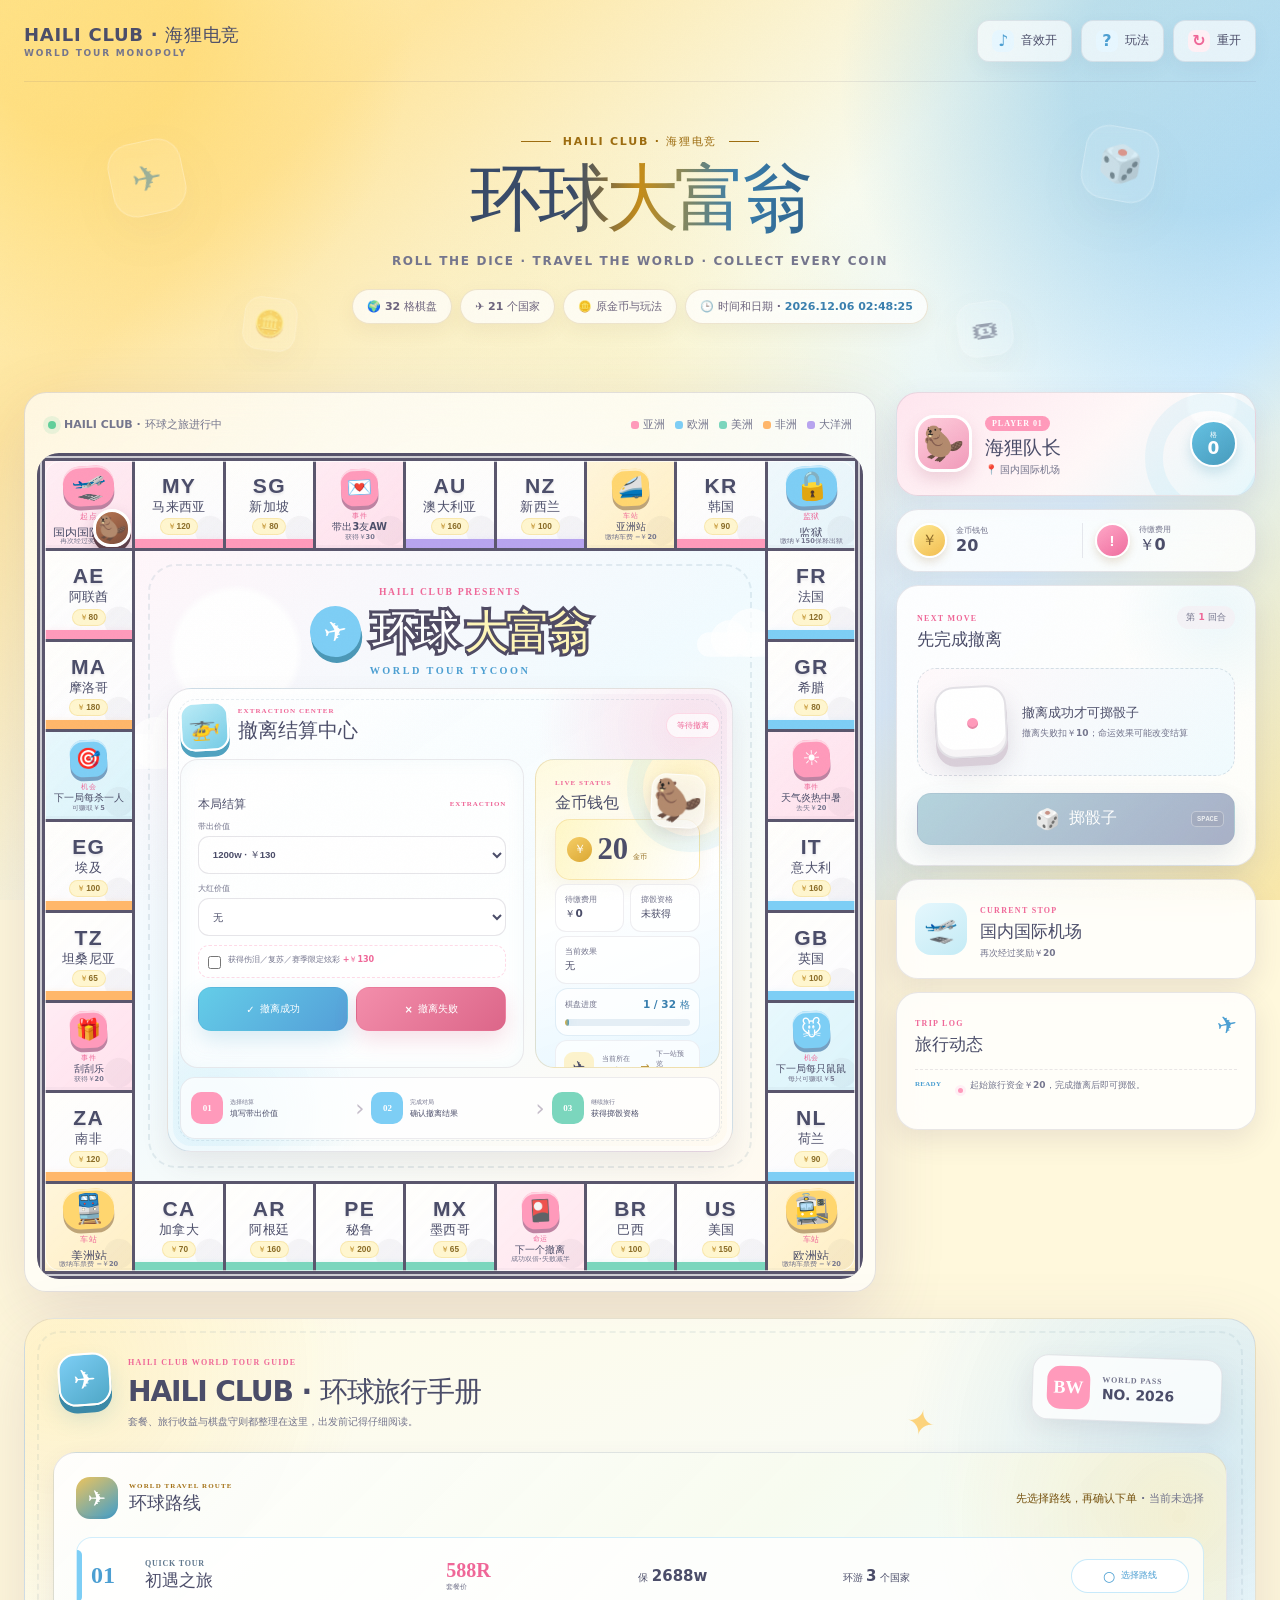
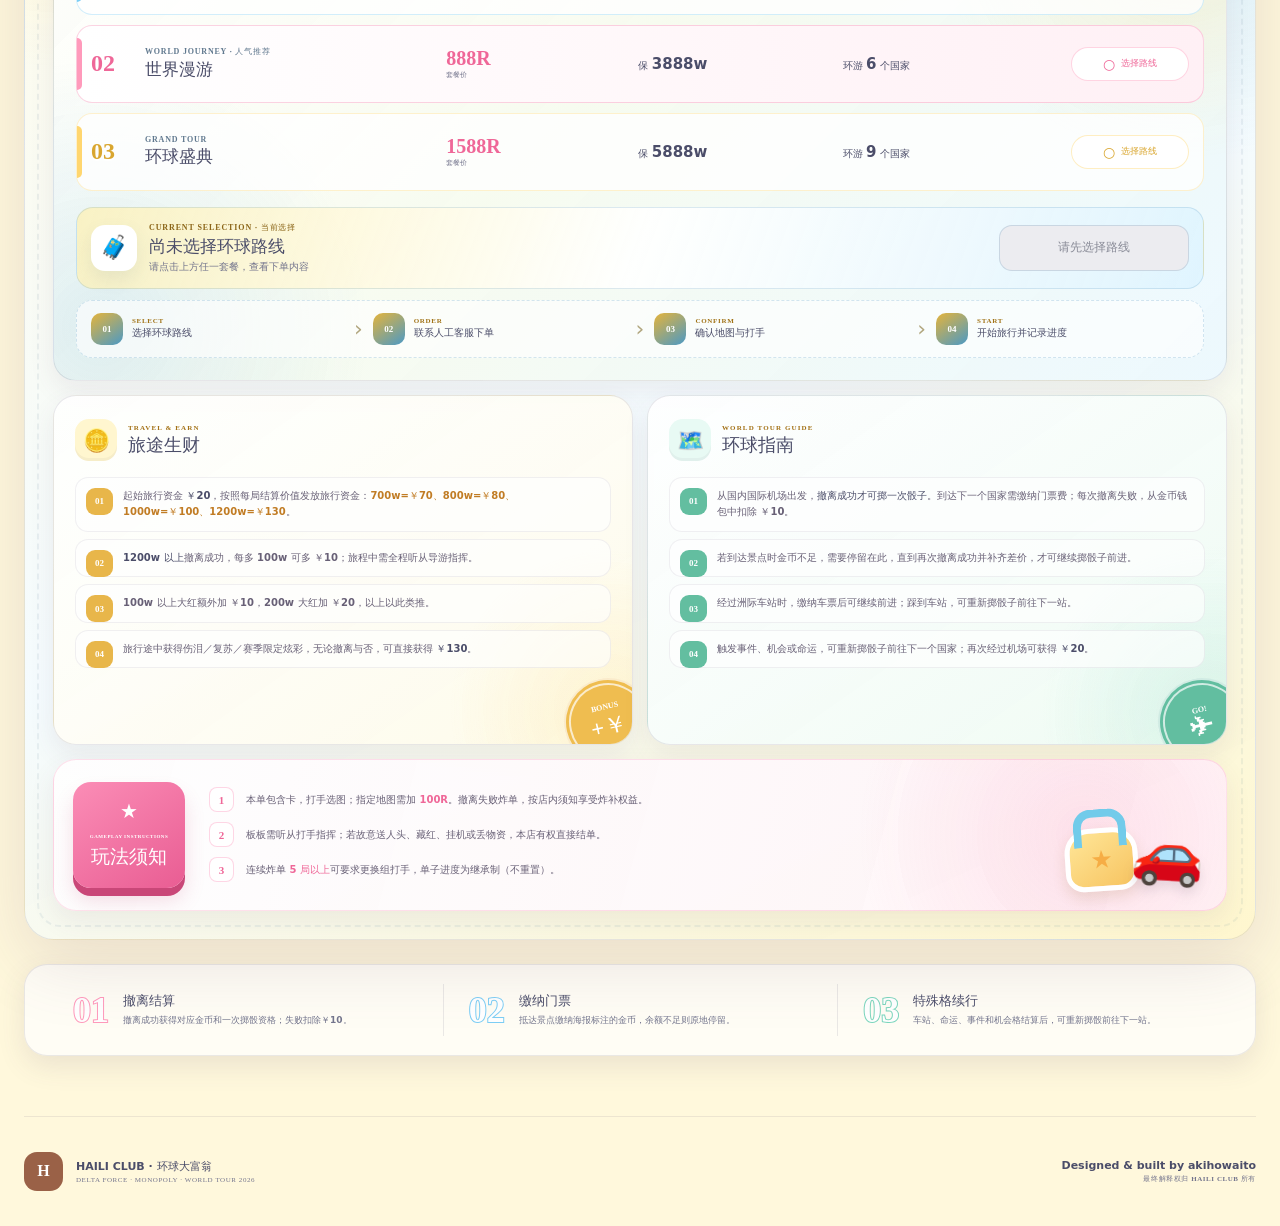
==== commit 155cfcd4: "Add chance-only achievement rewards" ====
--- a/index.html
+++ b/index.html
@@ -327,9 +327,10 @@
                   <option value="210">2000w · ￥210</option>
                 </select>
               </label>
-              <div class="extraction-extras">
-                <label><span>大红价值</span><select id="bigRedValue"><option value="0">无</option><option value="10">100w +10</option><option value="20">200w +20</option><option value="30">300w +30</option></select></label>
-                <label><span>本局击杀</span><input id="killCount" type="number" min="0" max="30" value="0" inputmode="numeric" /></label>
+              <div class="extraction-extras" id="extractionExtras">
+                <label class="big-red-field"><span>大红价值</span><select id="bigRedValue"><option value="0">无</option><option value="10">100w +10</option><option value="20">200w +20</option><option value="30">300w +30</option></select></label>
+                <label class="chance-record-field" id="killRecordField" hidden><span>机会战绩 · 击杀数 <strong>每个 +￥5</strong></span><input id="killCount" type="number" min="0" max="30" value="0" inputmode="numeric" aria-label="本局机会战绩击杀数" /></label>
+                <label class="chance-record-field" id="mouseRecordField" hidden><span>机会战绩 · 鼠鼠数 <strong>每只 +￥5</strong></span><input id="mouseCount" type="number" min="0" max="30" value="0" inputmode="numeric" aria-label="本局机会战绩鼠鼠数" /></label>
               </div>
               <label class="special-loot"><input id="specialLoot" type="checkbox" /><span>获得伤泪／复苏／赛季限定炫彩 <strong>+￥130</strong></span></label>
               <div class="settlement-actions">
--- a/styles.css
+++ b/styles.css
@@ -1844,6 +1844,26 @@
   display: grid;
   grid-template-columns: 1fr 1fr;
   gap: 8px;
+}
+
+.extraction-extras:not(.has-chance-record) .big-red-field,
+.extraction-extras.has-two-chance-records .big-red-field {
+  grid-column: 1 / -1;
+}
+
+.chance-record-field[hidden] { display: none; }
+
+.chance-record-field > span {
+  display: flex;
+  align-items: center;
+  justify-content: space-between;
+  gap: 6px;
+}
+
+.chance-record-field > span strong {
+  color: var(--pink-dark);
+  font-size: .9em;
+  white-space: nowrap;
 }
 
 .special-loot {
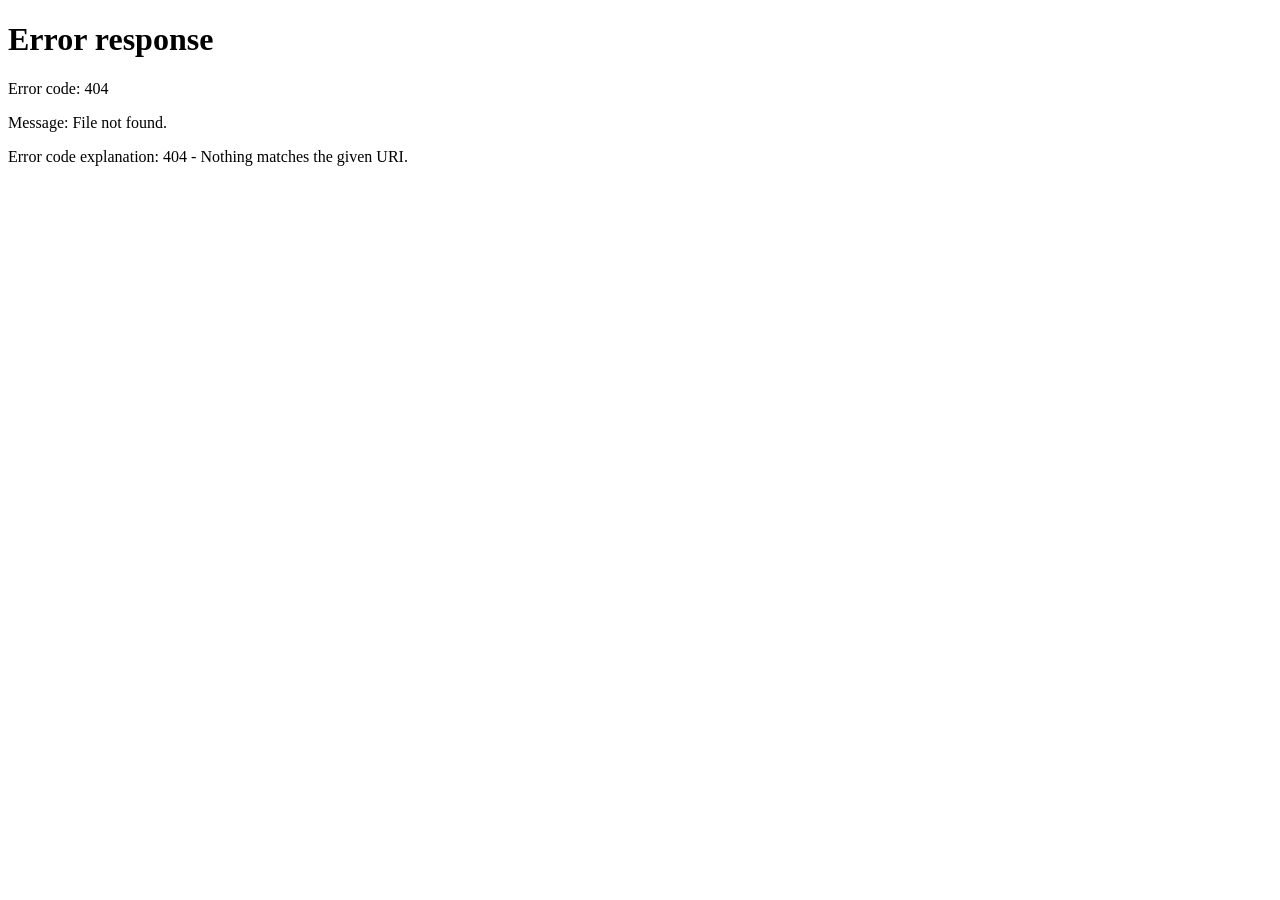
==== commit 34db1cf2: "Add protected customer accounts and completion flow" ====
--- a/index.html
+++ b/index.html
@@ -26,6 +26,14 @@
       </a>
 
       <nav class="header-actions" aria-label="页面功能">
+        <span class="account-chip" id="accountChip" title="当前登录账号">
+          <span aria-hidden="true">👤</span>
+          <span id="accountLabel">验证中</span>
+        </span>
+        <a class="icon-button" id="adminAccessLink" href="admin" hidden>
+          <span aria-hidden="true">🛡</span>
+          <span class="button-label">管理</span>
+        </a>
         <button class="icon-button" id="soundButton" type="button" aria-pressed="true">
           <span aria-hidden="true">♪</span>
           <span class="button-label">音效开</span>
@@ -37,6 +45,10 @@
         <button class="icon-button icon-button--danger" id="resetButton" type="button">
           <span aria-hidden="true">↻</span>
           <span class="button-label">重开</span>
+        </button>
+        <button class="icon-button" id="accountLogoutButton" type="button">
+          <span aria-hidden="true">⇥</span>
+          <span class="button-label">退出</span>
         </button>
       </nav>
     </header>
@@ -115,8 +127,8 @@
                       <div class="board-guide-title"><span>🎲</span><strong>旅行规则</strong><small>TRAVEL RULES</small></div>
                       <ul>
                         <li>从机场出发，撤离成功才可掷一次骰子。</li>
-                        <li>到达景点缴纳门票；撤离失败扣￥10。</li>
-                        <li>金币不足须停留，补齐差价才可继续。</li>
+                        <li>抵达国家先保留金币，门票改为手动支付。</li>
+                        <li>攒够并支付整笔门票后，点亮国家继续前进。</li>
                         <li>车站、命运、事件、机会格可重新掷骰；再过机场得￥20。</li>
                       </ul>
                     </section>
@@ -140,12 +152,12 @@
                       <h3>金币钱包</h3>
                       <div class="center-coin-display"><span>￥</span><strong id="centerCoinValue">20</strong><small>金币</small></div>
                       <div class="center-live-stats">
-                        <div><small>待缴费用</small><strong id="centerDebtValue">￥0</strong></div>
+                        <div><small>待支付门票</small><strong id="centerDebtValue">￥0</strong></div>
                         <div><small>掷骰资格</small><strong id="centerCreditValue">未获得</strong></div>
                       </div>
                       <div class="center-effect-row"><small>当前效果</small><strong id="centerEffectValue">无</strong></div>
-                      <div class="center-journey-progress">
-                        <div><small>棋盘进度</small><strong id="centerProgressValue">1 / 32 格</strong></div>
+                      <div class="center-journey-progress" id="centerJourneyProgress">
+                        <div><small id="centerProgressLabel">棋盘进度</small><strong id="centerProgressValue">1 / 32 格</strong></div>
                         <span><i id="centerProgressBar"></i></span>
                       </div>
                       <div class="center-route-stack">
@@ -158,10 +170,10 @@
                           </div>
                         </div>
                       </div>
-                      <div class="center-next-action">
+                      <button class="center-next-action" id="centerPayTicketButton" type="button" disabled>
                         <span aria-hidden="true">GO</span>
                         <p><small>下一步行动</small><strong id="centerActionValue">先完成撤离结算</strong></p>
-                      </div>
+                      </button>
                     </aside>
                   </div>
 
@@ -170,7 +182,7 @@
                     <i aria-hidden="true">›</i>
                     <div><span>02</span><p><small>完成对局</small><strong>确认撤离结果</strong></p></div>
                     <i aria-hidden="true">›</i>
-                    <div><span>03</span><p><small>继续旅行</small><strong>获得掷骰资格</strong></p></div>
+                    <div><span>03</span><p><small>继续旅行</small><strong>攒够并支付门票</strong></p></div>
                   </div>
                 </section>
 
@@ -252,7 +264,7 @@
                   </div>
                   <div class="travel-card">
                     <span class="travel-card__icon" aria-hidden="true">🎟</span>
-                    <span><small>旅行通行证</small><strong id="ownedCountCenter">0 / 24 地标</strong></span>
+                    <span><small>已点亮国家</small><strong id="ownedCountCenter">0 / 21 国家</strong></span>
                   </div>
                 </div>
               </div>
@@ -279,8 +291,29 @@
             </div>
             <div>
               <span class="wallet-icon wallet-icon--pink" aria-hidden="true">!</span>
-              <span><small>待缴费用</small><strong id="xpValue">0</strong></span>
-            </div>
+              <span><small>待支付门票</small><strong id="xpValue">￥0</strong></span>
+            </div>
+          </section>
+
+          <section class="panel-card ticket-payment-card" id="ticketPaymentCard" aria-live="polite" hidden>
+            <div class="ticket-payment-heading">
+              <span class="ticket-payment-icon" aria-hidden="true">🎟</span>
+              <div>
+                <span class="section-kicker">MANUAL PAYMENT</span>
+                <h3 id="pendingTicketName">国家门票待支付</h3>
+              </div>
+              <strong id="pendingTicketAmount">￥0</strong>
+            </div>
+            <div class="ticket-progress-copy">
+              <span>金币进度</span>
+              <strong id="ticketProgressText">￥0 / ￥0</strong>
+            </div>
+            <div class="ticket-progress-track" aria-hidden="true"><i id="ticketProgressBar"></i></div>
+            <button class="ticket-pay-button" id="payTicketButton" type="button" disabled>
+              <span aria-hidden="true">🔒</span>
+              <strong id="payTicketButtonText">金币不足</strong>
+            </button>
+            <p id="ticketPaymentHint">抵达不会自动扣款；攒够后手动支付整笔门票。</p>
           </section>
 
           <section class="panel-card dice-card">
@@ -367,7 +400,7 @@
             </div>
             <div class="settlement-status-grid">
               <div><small>掷骰资格</small><strong id="rollCreditStatus">未获得</strong></div>
-              <div><small>待缴费用</small><strong id="debtStatus">￥0</strong></div>
+              <div><small>待支付门票</small><strong id="debtStatus">￥0</strong></div>
               <div><small>特殊效果</small><strong id="effectStatus">无</strong></div>
             </div>
           </section>
@@ -475,10 +508,11 @@
               <div><span>WORLD TOUR GUIDE</span><h3>环球指南</h3></div>
             </div>
             <ul class="poster-rule-list">
-              <li><span>01</span><p>从国内国际机场出发，<strong>撤离成功才可掷一次骰子</strong>。到达下一个国家需缴纳门票费；每次撤离失败，从金币钱包中扣除 ￥10。</p></li>
-              <li><span>02</span><p>若到达景点时金币不足，需要停留在此，直到再次撤离成功并补齐差价，才可继续掷骰子前进。</p></li>
-              <li><span>03</span><p>经过洲际车站时，缴纳车票后可继续前进；踩到车站，可重新掷骰子前往下一站。</p></li>
+              <li><span>01</span><p>从国内国际机场出发，<strong>撤离成功才可掷一次骰子</strong>。抵达国家时不会自动扣款，门票会进入待支付状态；撤离失败最多从金币钱包扣除 ￥10，余额不会变成负数。</p></li>
+              <li><span>02</span><p>停留期间可继续完成撤离来累计金币。每个待支付地点都会显示金币进度；攒够后点击“支付并点亮”，一次性缴清门票才可继续前进。</p></li>
+              <li><span>03</span><p>经过洲际车站或监狱时，同样先显示待支付费用；手动缴清车票或保释费后，可重新掷骰子前往下一站。</p></li>
               <li><span>04</span><p>触发事件、机会或命运，可重新掷骰子前往下一个国家；再次经过机场可获得 <strong>￥20</strong>。</p></li>
+              <li><span>05</span><p>点亮套餐规定的国家数量后，本单即显示“环球成功”并结束；棋盘会锁定，如需继续只能点击<strong>重新开始</strong>。</p></li>
             </ul>
             <div class="guide-sticker guide-sticker--map" aria-hidden="true">GO!<br><strong>✈</strong></div>
           </article>
@@ -508,7 +542,7 @@
         </article>
         <article>
           <span class="info-number">02</span>
-          <div><h3>缴纳门票</h3><p>抵达景点缴纳海报标注的金币，余额不足则原地停留。</p></div>
+          <div><h3>手动支付</h3><p>抵达国家不自动扣款；进度达到 100% 后点击按钮，支付整笔门票并点亮该国。</p></div>
         </article>
         <article>
           <span class="info-number">03</span>
@@ -529,10 +563,11 @@
       <h2>HAILI CLUB 环球指南</h2>
       <div class="rules-list">
         <div><span>🪙</span><p><strong>金币钱包</strong>每局从￥20开始；根据带出价值发放￥70至￥160，特殊物品和大红另算。</p></div>
-        <div><span>🎲</span><p><strong>撤离与骰子</strong>从机场出发，撤离成功才可掷一次骰子；撤离失败从金币钱包扣除￥10。</p></div>
-        <div><span>🎟️</span><p><strong>景点门票</strong>抵达景点需缴纳对应门票，金币不足时停留原地，补齐差价才能继续。</p></div>
+        <div><span>🎲</span><p><strong>撤离与骰子</strong>从机场出发，撤离成功才可掷一次骰子；撤离失败最多扣￥10，钱包最低为￥0。</p></div>
+        <div><span>🎟️</span><p><strong>景点门票</strong>抵达后先显示待支付门票与金币进度，不会自动扣款；攒够后手动整笔支付才能继续。</p></div>
         <div><span>🚉</span><p><strong>重新掷骰</strong>踩到车站、命运、事件或机会格，完成结算后可以重新掷骰前进。</p></div>
         <div><span>🛫</span><p><strong>机场奖励</strong>再次经过国内国际机场可获得￥20；监狱需要缴纳￥150保释出狱。</p></div>
+        <div><span>🏆</span><p><strong>完成本单</strong>点亮套餐目标的 3／6／9 个国家后即环球成功，棋盘锁定；继续游玩必须重新开始。</p></div>
       </div>
       <button class="primary-button" id="startPlayingButton" type="button"><span>知道了，出发！</span></button>
     </dialog>
@@ -547,8 +582,27 @@
       <button class="primary-button" id="closeResultButton" type="button"><span>继续旅行</span></button>
     </dialog>
 
+    <dialog class="journey-complete-dialog" id="journeyCompleteDialog" aria-labelledby="journeyCompleteTitle">
+      <div class="completion-confetti" aria-hidden="true">
+        <span>✦</span><span>★</span><span>✈</span><span>✦</span><span>●</span><span>★</span>
+      </div>
+      <div class="completion-emblem" aria-hidden="true"><span>🌍</span><i>✓</i></div>
+      <span class="dialog-kicker">WORLD TOUR COMPLETE</span>
+      <h2 id="journeyCompleteTitle">环球成功！</h2>
+      <p class="completion-lead" id="journeyCompleteText">恭喜完成本次环球旅程，所有目标国家均已成功点亮。</p>
+      <div class="completion-stats">
+        <div><small>完成路线</small><strong id="completedPlanName">初遇之旅</strong></div>
+        <div><small>点亮国家</small><strong id="completedCountryCount">3 / 3</strong></div>
+        <div><small>剩余金币</small><strong id="completedCoinCount">￥0</strong></div>
+      </div>
+      <p class="completion-blessing">愿这趟环球之旅为你留下满满好运与闪耀回忆。感谢你的信任与陪伴，祝每一次出发都满载而归！</p>
+      <div class="completion-lock-note"><span aria-hidden="true">🔒</span><p><strong>本单已圆满结束</strong><small>棋盘已经锁定，不能继续前行。如需开启新旅程，请重新开始。</small></p></div>
+      <button class="completion-restart-button" id="restartJourneyButton" type="button"><span aria-hidden="true">↻</span><strong>重新开始新旅程</strong></button>
+    </dialog>
+
     <div class="toast" id="toast" role="status" aria-live="polite"></div>
 
     <script src="game.js"></script>
+    <script src="auth-client.js"></script>
   </body>
 </html>
--- a/styles.css
+++ b/styles.css
@@ -242,6 +242,32 @@
 .icon-button--danger > span:first-child { color: var(--pink-dark); background: var(--pink-soft); }
 .button-label { font-size: 12px; font-weight: 800; }
 
+.account-chip {
+  min-height: 40px;
+  padding: 0 12px 0 7px;
+  display: flex;
+  align-items: center;
+  gap: 7px;
+  border: 1px solid rgba(82,72,103,.1);
+  border-radius: 13px;
+  color: var(--ink-soft);
+  background: rgba(255,255,255,.67);
+  box-shadow: 0 6px 16px rgba(70,59,80,.06);
+  font-size: 9px;
+  font-weight: 850;
+}
+
+.account-chip > span:first-child {
+  width: 28px;
+  height: 28px;
+  display: grid;
+  place-items: center;
+  border-radius: 9px;
+  background: linear-gradient(145deg, #fff0a9, #dff6ff);
+}
+
+.icon-button[hidden] { display: none; }
+
 main {
   width: min(1520px, calc(100% - 48px));
   margin: 0 auto;
@@ -596,6 +622,45 @@
     repeating-linear-gradient(-45deg, transparent 0 7px, rgba(251,121,169,.07) 7px 9px);
 }
 
+.tile--city.is-payment-pending {
+  background: linear-gradient(155deg, #fffdf6, #fff4d2 58%, #eefaff);
+  box-shadow: inset 0 0 0 2px rgba(232,180,52,.42), 0 9px 20px rgba(103,82,41,.14);
+}
+
+.tile--city.is-payment-ready {
+  box-shadow: inset 0 0 0 3px rgba(247,189,52,.8), 0 0 22px rgba(247,189,52,.55);
+  animation: paymentReadyGlow 1.15s ease-in-out infinite alternate;
+}
+
+@keyframes paymentReadyGlow {
+  to { transform: translateY(-2px); filter: saturate(1.15) brightness(1.03); }
+}
+
+.tile-payment-meter {
+  position: absolute;
+  z-index: 4;
+  left: 12%;
+  right: 12%;
+  bottom: 12px;
+  height: 4px;
+  display: none;
+  overflow: hidden;
+  border-radius: 999px;
+  background: rgba(88,77,54,.12);
+  box-shadow: inset 0 1px 2px rgba(74,61,40,.1);
+}
+
+.tile.is-payment-pending .tile-payment-meter { display: block; }
+.tile-payment-meter i {
+  width: 0;
+  height: 100%;
+  display: block;
+  border-radius: inherit;
+  background: linear-gradient(90deg, #62c7e5, #f1bf3f);
+  box-shadow: 0 0 8px rgba(239,184,48,.45);
+  transition: width .35s ease;
+}
+
 .tile--asia { --tile-color: var(--pink); }
 .tile--europe { --tile-color: var(--blue); }
 .tile--america { --tile-color: var(--mint); }
@@ -808,6 +873,16 @@
   box-shadow: inset 0 0 70px rgba(125,206,245,.18);
 }
 
+.board.is-journey-complete .board-center {
+  filter: saturate(.88) brightness(1.02);
+  box-shadow: inset 0 0 80px rgba(242,190,55,.18);
+}
+
+.board.is-journey-complete .tile:not(.tile--owned) { filter: saturate(.72); }
+.board.is-journey-complete .tile--owned {
+  box-shadow: inset 0 0 0 3px rgba(244,190,54,.58), 0 0 18px rgba(244,190,54,.32);
+}
+
 .board-particle {
   position: absolute;
   z-index: 24;
@@ -1349,6 +1424,24 @@
   transition: width .35s ease;
 }
 
+.center-journey-progress.is-ticket-progress {
+  border-color: rgba(233,179,48,.3);
+  background: linear-gradient(110deg, rgba(255,248,207,.92), rgba(255,255,255,.78));
+}
+
+.center-journey-progress.is-ticket-progress strong { color: #9b7220; }
+.center-journey-progress.is-ticket-progress i {
+  background: linear-gradient(90deg, #62c7e5, #f3bd39, #ff8fb6);
+  box-shadow: 0 0 14px rgba(236,181,43,.38);
+}
+
+.center-journey-progress.is-complete {
+  border-color: rgba(231,170,28,.38);
+  background: linear-gradient(110deg, #fff3b9, #fffdf2 55%, #e4f7ff);
+}
+
+.center-journey-progress.is-complete i { background: linear-gradient(90deg, #efb82f, #ff8daf, #68c9e6); }
+
 .center-route-stack { display: grid; gap: 6px; }
 .center-route-item {
   min-width: 0;
@@ -1382,6 +1475,7 @@
 .center-next-action strong { overflow: hidden; font-size: clamp(8px, .78vw, 11px); text-overflow: ellipsis; white-space: nowrap; }
 
 .center-next-action {
+  width: 100%;
   padding: clamp(7px, .7vw, 10px);
   display: flex;
   align-items: center;
@@ -1390,6 +1484,26 @@
   border-radius: 13px;
   color: #354966;
   background: linear-gradient(110deg, rgba(255,222,113,.52), rgba(213,240,255,.84));
+  font: inherit;
+  text-align: left;
+  cursor: default;
+  transition: transform .18s ease, box-shadow .18s ease, filter .18s ease;
+}
+
+.center-next-action:disabled { opacity: 1; }
+.center-next-action.is-ready {
+  border-color: rgba(225,166,28,.5);
+  background: linear-gradient(110deg, #ffe37b, #f6c345 45%, #75cbea);
+  box-shadow: 0 8px 22px rgba(198,146,25,.22), inset 0 1px rgba(255,255,255,.6);
+  cursor: pointer;
+  animation: paymentButtonPulse 1.25s ease-in-out infinite alternate;
+}
+
+.center-next-action.is-ready:hover { transform: translateY(-2px); filter: saturate(1.08); }
+.center-next-action.is-complete {
+  border-color: rgba(225,166,28,.38);
+  color: #72551a;
+  background: linear-gradient(110deg, rgba(255,227,123,.78), rgba(255,255,255,.9), rgba(117,203,234,.55));
 }
 
 .center-next-action > span {
@@ -1726,6 +1840,121 @@
 .wallet-card span:last-child { min-width: 0; display: grid; }
 .wallet-card small { color: var(--ink-soft); font-size: 8px; font-weight: 800; }
 .wallet-card strong { font-size: 16px; font-variant-numeric: tabular-nums; }
+
+.ticket-payment-card {
+  position: relative;
+  overflow: hidden;
+  display: grid;
+  gap: 10px;
+  border-color: rgba(225,172,40,.25);
+  background:
+    radial-gradient(circle at 93% 6%, rgba(115,204,234,.18), transparent 30%),
+    linear-gradient(145deg, rgba(255,251,226,.96), rgba(255,255,255,.92) 58%, rgba(235,249,255,.94));
+}
+
+.ticket-payment-card[hidden] { display: none; }
+
+.ticket-payment-heading {
+  display: grid;
+  grid-template-columns: auto minmax(0, 1fr) auto;
+  align-items: center;
+  gap: 10px;
+}
+
+.ticket-payment-icon {
+  width: 40px;
+  height: 40px;
+  display: grid;
+  place-items: center;
+  border-radius: 13px;
+  background: linear-gradient(145deg, #fff0a7, #f4c24e);
+  box-shadow: 0 6px 14px rgba(174,124,27,.16);
+  font-size: 20px;
+}
+
+.ticket-payment-heading > div { min-width: 0; }
+.ticket-payment-heading h3 {
+  margin: 3px 0 0;
+  overflow: hidden;
+  font-size: 15px;
+  text-overflow: ellipsis;
+  white-space: nowrap;
+}
+
+.ticket-payment-heading > strong {
+  color: var(--pink-dark);
+  font-family: Georgia, serif;
+  font-size: 21px;
+  font-variant-numeric: tabular-nums;
+}
+
+.ticket-progress-copy {
+  display: flex;
+  align-items: center;
+  justify-content: space-between;
+  gap: 10px;
+  color: var(--ink-soft);
+  font-size: 9px;
+  font-weight: 900;
+}
+
+.ticket-progress-copy strong { color: #8e6b24; font-size: 12px; }
+.ticket-progress-track {
+  height: 10px;
+  overflow: hidden;
+  border-radius: 999px;
+  background: rgba(79,75,91,.1);
+  box-shadow: inset 0 2px 4px rgba(66,58,73,.08);
+}
+
+.ticket-progress-track i {
+  width: 0;
+  height: 100%;
+  display: block;
+  border-radius: inherit;
+  background: linear-gradient(90deg, #62c8e6, #f2c143 70%, #ff8eb5);
+  box-shadow: 0 0 12px rgba(234,178,40,.35);
+  transition: width .35s ease;
+}
+
+.ticket-pay-button {
+  min-height: 46px;
+  display: flex;
+  align-items: center;
+  justify-content: center;
+  gap: 7px;
+  border: 1px solid rgba(83,77,96,.12);
+  border-radius: 13px;
+  color: #8b8892;
+  background: linear-gradient(135deg, #efeff1, #e5e6e9);
+  box-shadow: inset 0 1px rgba(255,255,255,.75);
+  cursor: not-allowed;
+  font-size: 11px;
+  transition: transform .18s ease, box-shadow .18s ease, filter .18s ease;
+}
+
+.ticket-pay-button.is-ready {
+  border-color: rgba(220,160,23,.38);
+  color: #5a461d;
+  background: linear-gradient(135deg, #ffe477, #f1bb37 52%, #66c7e5);
+  box-shadow: 0 10px 24px rgba(188,135,20,.24), inset 0 1px rgba(255,255,255,.65);
+  cursor: pointer;
+  animation: paymentButtonPulse 1.25s ease-in-out infinite alternate;
+}
+
+.ticket-pay-button.is-ready:hover { transform: translateY(-2px); filter: saturate(1.08); }
+
+@keyframes paymentButtonPulse {
+  to { box-shadow: 0 13px 28px rgba(188,135,20,.32), 0 0 0 4px rgba(244,194,62,.1); }
+}
+
+.ticket-payment-card > p {
+  margin: 0;
+  color: var(--ink-soft);
+  font-size: 8px;
+  font-weight: 750;
+  line-height: 1.5;
+}
 
 .dice-card {
   padding: 20px;
@@ -2982,7 +3211,8 @@
 }
 
 .rules-dialog,
-.result-dialog {
+.result-dialog,
+.journey-complete-dialog {
   width: min(520px, calc(100% - 30px));
   padding: 38px;
   border: 1px solid rgba(82,72,103,.16);
@@ -2994,7 +3224,8 @@
 }
 
 .rules-dialog[open],
-.result-dialog[open] {
+.result-dialog[open],
+.journey-complete-dialog[open] {
   animation: dialogIn .28s cubic-bezier(.2,.9,.3,1.1);
 }
 
@@ -3017,7 +3248,8 @@
 }
 
 .rules-dialog h2,
-.result-dialog h2 {
+.result-dialog h2,
+.journey-complete-dialog h2 {
   margin: 6px 0 21px;
   font-size: 28px;
 }
@@ -3089,6 +3321,180 @@
   color: var(--pink-dark);
   font-family: Georgia, serif;
   font-size: 23px;
+}
+
+.journey-complete-dialog {
+  width: min(560px, calc(100% - 28px));
+  padding: 38px;
+  overflow: hidden;
+  border: 1px solid rgba(217,159,24,.3);
+  border-radius: 30px;
+  text-align: center;
+  background:
+    radial-gradient(circle at 10% 8%, rgba(255,221,99,.4), transparent 27%),
+    radial-gradient(circle at 92% 18%, rgba(104,201,232,.26), transparent 28%),
+    linear-gradient(145deg, #fff9d9, #fff 48%, #eaf9ff);
+  box-shadow: 0 38px 110px rgba(50,39,57,.34), inset 0 0 0 7px rgba(255,255,255,.48);
+}
+
+.journey-complete-dialog::backdrop {
+  background: rgba(47,43,61,.58);
+  backdrop-filter: blur(11px) saturate(.8);
+}
+
+.journey-complete-dialog h2 {
+  margin: 6px 0 8px;
+  color: transparent;
+  background: linear-gradient(90deg, #d39a20, #ef6f9f, #3d9dcc);
+  background-clip: text;
+  font-size: clamp(34px, 6vw, 52px);
+  line-height: 1.05;
+}
+
+.completion-emblem {
+  position: relative;
+  width: 94px;
+  height: 94px;
+  margin: 0 auto 16px;
+  display: grid;
+  place-items: center;
+  border: 4px solid rgba(255,255,255,.9);
+  border-radius: 29px;
+  background: linear-gradient(145deg, #ffe36d, #fff6c5 48%, #78d0e8);
+  box-shadow: 0 15px 35px rgba(166,116,17,.2);
+  font-size: 52px;
+  transform: rotate(-3deg);
+}
+
+.completion-emblem i {
+  position: absolute;
+  right: -7px;
+  bottom: -7px;
+  width: 32px;
+  height: 32px;
+  display: grid;
+  place-items: center;
+  border: 3px solid #fff;
+  border-radius: 50%;
+  color: #fff;
+  background: #ef6f9f;
+  box-shadow: 0 5px 14px rgba(194,71,119,.25);
+  font: 1000 15px "Microsoft YaHei UI", sans-serif;
+}
+
+.completion-lead {
+  max-width: 420px;
+  margin: 0 auto 18px;
+  color: var(--ink-soft);
+  font-size: 13px;
+  font-weight: 800;
+  line-height: 1.65;
+}
+
+.completion-stats {
+  display: grid;
+  grid-template-columns: 1.25fr 1fr 1fr;
+  gap: 8px;
+}
+
+.completion-stats > div {
+  min-width: 0;
+  padding: 12px 9px;
+  display: grid;
+  gap: 3px;
+  border: 1px solid rgba(91,80,102,.1);
+  border-radius: 15px;
+  background: rgba(255,255,255,.76);
+  box-shadow: 0 6px 16px rgba(73,61,82,.06);
+}
+
+.completion-stats small { color: var(--ink-soft); font-size: 8px; font-weight: 900; }
+.completion-stats strong { overflow: hidden; font-size: 13px; text-overflow: ellipsis; white-space: nowrap; }
+.completion-stats > div:nth-child(2) strong { color: var(--pink-dark); }
+.completion-stats > div:nth-child(3) strong { color: #a77a1f; }
+
+.completion-blessing {
+  margin: 16px 0;
+  padding: 13px 15px;
+  border: 1px dashed rgba(218,161,28,.34);
+  border-radius: 15px;
+  color: #69577a;
+  background: linear-gradient(110deg, rgba(255,240,172,.55), rgba(255,255,255,.78), rgba(220,246,255,.72));
+  font-size: 11px;
+  font-weight: 800;
+  line-height: 1.7;
+}
+
+.completion-lock-note {
+  padding: 11px 13px;
+  display: flex;
+  align-items: center;
+  gap: 10px;
+  border-radius: 14px;
+  color: #5f5870;
+  background: rgba(79,73,96,.07);
+  text-align: left;
+}
+
+.completion-lock-note > span {
+  width: 36px;
+  height: 36px;
+  flex: 0 0 auto;
+  display: grid;
+  place-items: center;
+  border-radius: 11px;
+  background: rgba(255,255,255,.85);
+  font-size: 18px;
+}
+
+.completion-lock-note p { margin: 0; display: grid; gap: 2px; }
+.completion-lock-note strong { font-size: 11px; }
+.completion-lock-note small { color: var(--ink-soft); font-size: 8px; font-weight: 750; line-height: 1.45; }
+
+.completion-restart-button {
+  width: 100%;
+  min-height: 52px;
+  margin-top: 15px;
+  display: flex;
+  align-items: center;
+  justify-content: center;
+  gap: 8px;
+  border: 1px solid rgba(210,149,14,.35);
+  border-radius: 15px;
+  color: #fff;
+  background: linear-gradient(120deg, #e5ad28, #f179a4 52%, #51add3);
+  box-shadow: 0 13px 28px rgba(177,119,28,.24);
+  cursor: pointer;
+  font-size: 12px;
+  transition: transform .18s ease, box-shadow .18s ease;
+}
+
+.completion-restart-button:hover { transform: translateY(-2px); box-shadow: 0 17px 34px rgba(177,119,28,.3); }
+.completion-restart-button > span { font-size: 19px; }
+
+.completion-confetti span {
+  position: absolute;
+  color: var(--confetti-color, #efb72e);
+  font-size: 18px;
+  opacity: .72;
+  animation: completionFloat 2s ease-in-out infinite alternate;
+}
+
+.completion-confetti span:nth-child(1) { left: 28px; top: 34px; }
+.completion-confetti span:nth-child(2) { right: 38px; top: 58px; --confetti-color: #ef759f; animation-delay: -.4s; }
+.completion-confetti span:nth-child(3) { left: 54px; top: 150px; --confetti-color: #4aa9d0; animation-delay: -.8s; }
+.completion-confetti span:nth-child(4) { right: 58px; top: 178px; --confetti-color: #efb72e; animation-delay: -.2s; }
+.completion-confetti span:nth-child(5) { left: 25px; bottom: 105px; --confetti-color: #ef759f; animation-delay: -.6s; }
+.completion-confetti span:nth-child(6) { right: 30px; bottom: 128px; --confetti-color: #4aa9d0; animation-delay: -1s; }
+
+@keyframes completionFloat { to { transform: translateY(-8px) rotate(13deg) scale(1.12); } }
+
+@media (max-width: 560px) {
+  .journey-complete-dialog { padding: 27px 18px 20px; border-radius: 23px; }
+  .completion-emblem { width: 78px; height: 78px; margin-bottom: 12px; border-radius: 24px; font-size: 43px; }
+  .completion-stats { grid-template-columns: 1fr 1fr; }
+  .completion-stats > div:first-child { grid-column: 1 / -1; }
+  .completion-blessing { margin: 12px 0; padding: 10px 12px; font-size: 10px; }
 }
 
 .toast {
@@ -3151,6 +3557,9 @@
   .brand small { display: none; }
   .header-actions { flex: 0 0 auto; gap: 5px; }
   .button-label { display: none; }
+  .account-chip { min-width: 35px; min-height: 35px; padding: 0; justify-content: center; }
+  .account-chip > span:first-child { width: 29px; height: 29px; }
+  #accountLabel { display: none; }
   .icon-button { min-width: 35px; min-height: 35px; padding: 0; justify-content: center; }
   .hero {
     min-height: 238px;
